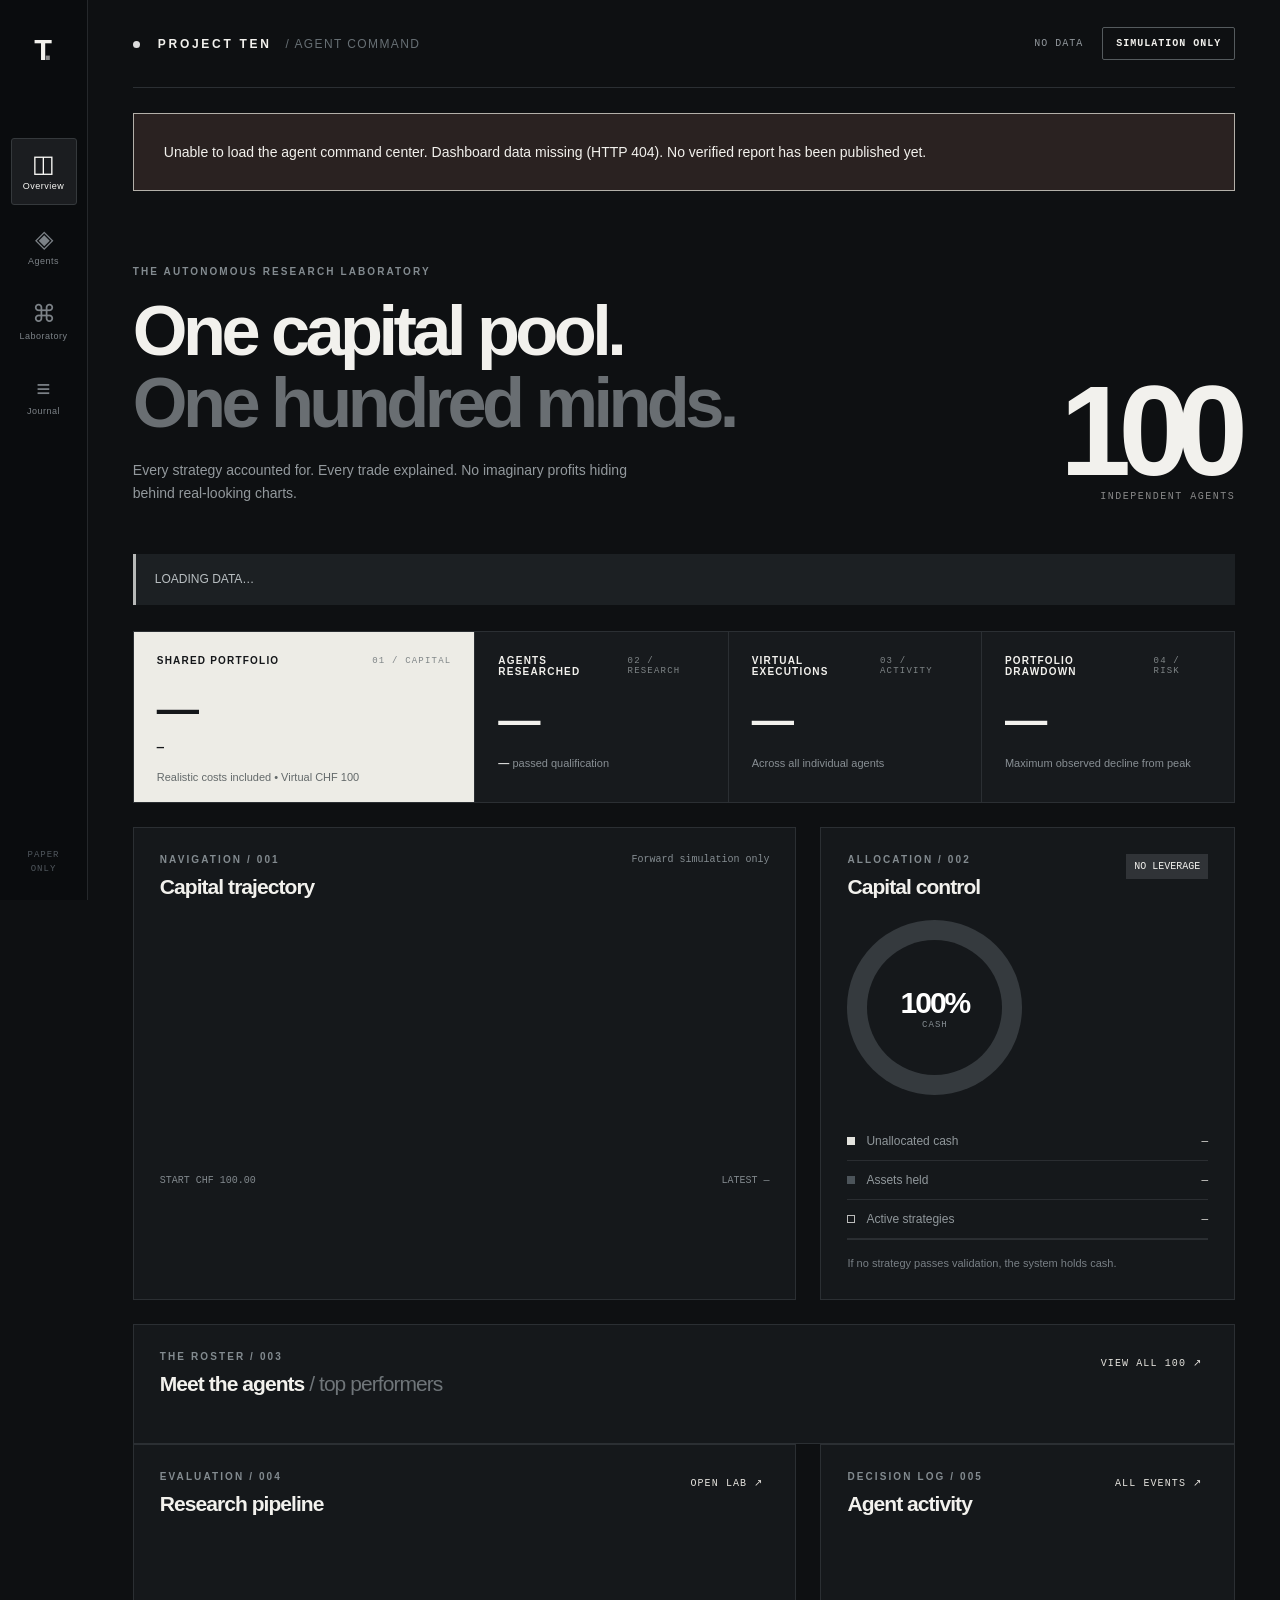
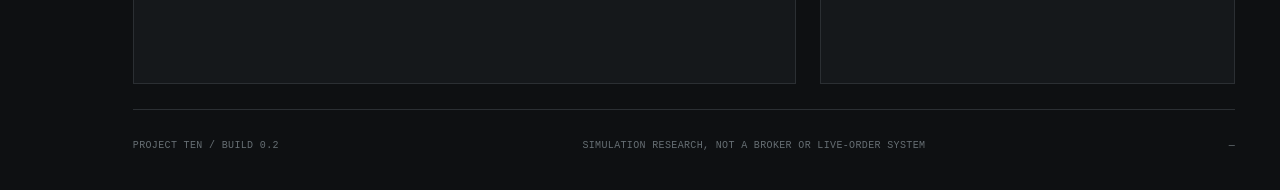
==== docs/index.html @ 063a5690 "Deploy real-price simulation with 100 independent paper ledgers" ====
<!doctype html>
<html lang="en"><head><meta charset="utf-8"><meta name="viewport" content="width=device-width,initial-scale=1,viewport-fit=cover"><meta name="theme-color" content="#101115"><title>PROJECT TEN — Agent Command</title><link rel="stylesheet" href="./style.css"></head>
<body><div id="root">
  <aside class="rail"><div class="rail-mark">T<span>.</span></div><button class="rail-link selected" data-view="overview" title="Overview"><span class="ico">◫</span><span class="rail-name">Overview</span></button><button class="rail-link" data-view="agents" title="Agents"><span class="ico">◈</span><span class="rail-name">Agents</span></button><button class="rail-link" data-view="laboratory" title="Laboratory"><span class="ico">⌘</span><span class="rail-name">Laboratory</span></button><button class="rail-link" data-view="journal" title="Journal"><span class="ico">≡</span><span class="rail-name">Journal</span></button><div class="rail-spacer"></div><div class="rail-bottom">PAPER<br>ONLY</div></aside>
  <main class="shell"><header class="masthead"><div class="wordmark"><span class="mark-dot"></span> PROJECT TEN <span class="wordmark-muted">/ AGENT COMMAND</span></div><div class="topright"><span class="time-mark" id="lastDay">NO DATA</span><span class="mode-pill" id="modePill">SIMULATION ONLY</span></div></header>
  <div id="error" class="error hidden"></div>
  <section class="screen" id="screen-overview"><div class="intro"><div><div class="eyebrow">THE AUTONOMOUS RESEARCH LABORATORY</div><h1>One capital pool.<br><span>One hundred minds.</span></h1><p>Every strategy accounted for. Every trade explained. No imaginary profits hiding behind real-looking charts.</p></div><div class="big-num"><span id="heroAgents">100</span><small>INDEPENDENT AGENTS</small></div></div>
    <div class="notice" id="notice">LOADING DATA…</div>
    <div class="summary-grid"><div class="metric primary"><div class="metric-label">SHARED PORTFOLIO <span>01 / CAPITAL</span></div><strong id="mainBalance">—</strong><span id="mainReturn" class="stat">—</span><div class="metric-foot">Realistic costs included • Virtual CHF 100</div></div><div class="metric"><div class="metric-label">AGENTS RESEARCHED <span>02 / RESEARCH</span></div><strong id="agentCount">—</strong><div class="metric-foot"><b id="passing">—</b> passed qualification</div></div><div class="metric"><div class="metric-label">VIRTUAL EXECUTIONS <span>03 / ACTIVITY</span></div><strong id="executions">—</strong><div class="metric-foot">Across all individual agents</div></div><div class="metric"><div class="metric-label">PORTFOLIO DRAWDOWN <span>04 / RISK</span></div><strong id="drawdown">—</strong><div class="metric-foot">Maximum observed decline from peak</div></div></div>
    <div class="split"><article class="panel chart-panel"><div class="panel-head"><div><div class="eyebrow">NAVIGATION / 001</div><h2>Capital trajectory</h2></div><span class="small-hint" id="chartPeriod">Forward simulation only</span></div><div id="mainChart" class="main-chart"></div><div class="chart-caption"><span>START  CHF 100.00</span><span id="endBalance">LATEST —</span></div></article><article class="panel live-panel"><div class="panel-head"><div><div class="eyebrow">ALLOCATION / 002</div><h2>Capital control</h2></div><span class="lighttag">NO LEVERAGE</span></div><div class="allocation"><div class="donut" id="donut"><span id="cashPct">100%</span><small>CASH</small></div><div class="allocation-desc"><div class="legend-item"><i></i><span>Unallocated cash</span><b id="cashLabel">—</b></div><div class="legend-item"><i class="fill"></i><span>Assets held</span><b id="investedLabel">—</b></div><div class="legend-item"><i class="hatched"></i><span>Active strategies</span><b id="deployed">—</b></div></div></div><div class="minor-note" id="allocationFoot">If no strategy passes validation, the system holds cash.</div></article></div>
    <div class="panel agents-preview"><div class="panel-head"><div><div class="eyebrow">THE ROSTER / 003</div><h2>Meet the agents <span class="small-muted">/ top performers</span></h2></div><button class="text-link" data-go="agents">VIEW ALL 100 <span>↗</span></button></div><div id="featuredAgents" class="featured-grid"></div></div>
    <div class="split bottom-split"><div class="panel"><div class="panel-head"><div><div class="eyebrow">EVALUATION / 004</div><h2>Research pipeline</h2></div><button class="text-link" data-go="laboratory">OPEN LAB ↗</button></div><div id="pipeline" class="pipeline"></div></div><div class="panel"><div class="panel-head"><div><div class="eyebrow">DECISION LOG / 005</div><h2>Agent activity</h2></div><button class="text-link" data-go="journal">ALL EVENTS ↗</button></div><div id="activity" class="activity"></div></div></div>
  </section>
  <section class="screen hidden" id="screen-agents"><div class="page-title"><div><div class="eyebrow">PERSONNEL DIRECTORY / AGENTS 001—100</div><h1>Know your <span>agents.</span></h1><p>Each agent has a distinct identity, a defined strategy and its own virtual CHF 100 portfolio. Nothing here shares real money.</p></div><div class="page-count"><strong id="visibleCount">100</strong><span>VISIBLE</span></div></div><div class="toolbar"><div class="searchbox">⌕ <input id="agentSearch" placeholder="Search by name, code, asset or strategy" aria-label="Search agents" autocomplete="off"></div><select id="familyFilter" aria-label="Filter family"><option value="all">ALL FAMILIES</option><option value="sma">CROSSWIND / SMA</option><option value="breakout">VANGUARD / CHANNEL</option><option value="momentum">VECTOR / MOMENTUM</option><option value="rsi">UNDERTOW / RSI</option><option value="zscore">ECHO / REVERSION</option><option value="voltrend">SENTINEL / VOLATILITY</option></select><select id="assetFilter" aria-label="Filter asset"><option value="all">ALL ASSETS</option><option value="BTC">BTC</option><option value="ETH">ETH</option><option value="SOL">SOL</option></select><select id="sortSelect" aria-label="Sort agents"><option value="net">BEST FORWARD P/L</option><option value="rank">AGENT NUMBER</option><option value="trades">MOST ACTIVE</option><option value="drawdown">LOWEST DRAWDOWN</option></select></div><div class="roster-heading"><span>SELECT AGENT TO INSPECT</span><span id="rosterCounts"></span></div><div id="agentGrid" class="agent-grid"></div></section>
  <section class="screen hidden" id="screen-laboratory"><div class="page-title"><div><div class="eyebrow">METHOD / REALITY CHECK</div><h1>Proof over <span>promises.</span></h1><p>The research engine deliberately makes it hard for strategies to qualify. More agents does not mean more probability of profit.</p></div></div><div id="labNotice" class="notice"></div><div class="lab-grid"><div class="panel"><div class="panel-head"><div><div class="eyebrow">GATE 01—04</div><h2>Research gates</h2></div></div><div id="labGates" class="lab-gates"></div></div><div class="panel"><div class="panel-head"><div><div class="eyebrow">EXECUTION MODEL</div><h2>The cost of trading</h2></div></div><div id="costModel" class="costs"></div></div><div class="panel wide"><div class="panel-head"><div><div class="eyebrow">DATA AUDIT</div><h2>Market and benchmark coverage</h2></div></div><div id="benchmarkTable"></div></div><div class="panel wide"><div class="panel-head"><div><div class="eyebrow">NEXT GENERATION / QUARANTINED</div><h2>Candidate incubator</h2></div></div><div id="candidateIncubator" class="incubator"></div></div><div class="panel wide"><div class="panel-head"><div><div class="eyebrow">NOTHING HIDDEN</div><h2>Interpretation rules</h2></div></div><div class="interpretation"><div><b>Training</b><p>Research and candidate screening. Historical performance can be overfit.</p></div><div><b>Holdout</b><p>Later unseen dates. Used once to veto candidates, never to tune them.</p></div><div><b>Forward</b><p>Individual agent simulations start after the research snapshot. Results aren't the same as broker fills.</p></div><div><b>Shared portfolio</b><p>Only frozen qualifying strategies can request funds. The portfolio can hold 100% cash.</p></div></div></div></div></section>
  <section class="screen hidden" id="screen-journal"><div class="page-title"><div><div class="eyebrow">AUDIT / VIRTUAL EXECUTION</div><h1>Nothing gets <span>erased.</span></h1><p>Inspect trades from all 100 individual agents and the shared portfolio, including filled and rejected virtual orders. Hash-linked execution events are separately verified by the CLI.</p></div></div><div class="journal-toolbar"><span id="journalCount">0 EVENTS</span><button class="text-link" id="exportJournal">DOWNLOAD VISIBLE EVENTS ↓</button></div><div class="toolbar"><div class="searchbox">⌕ <input id="journalSearch" placeholder="Search agent, asset, or status" aria-label="Search journal"></div><select id="journalBook" aria-label="Journal account"><option value="all">ALL VIRTUAL ACCOUNTS</option><option value="individual">INDIVIDUAL AGENTS</option><option value="shared">SHARED PORTFOLIO</option></select></div><div id="journalEntries" class="journal"></div></section>
  <footer class="foot"><span>PROJECT TEN / BUILD 0.2</span><span>SIMULATION RESEARCH, NOT A BROKER OR LIVE-ORDER SYSTEM</span><span id="footerDate">—</span></footer></main>
  <div class="overlay hidden" id="overlay" role="presentation"><div class="overlay-scrim" id="overlayScrim"></div><aside class="detail" role="dialog" aria-modal="true" aria-labelledby="detailTitle"><div class="detail-top"><span>AGENT PERSONNEL FILE <span id="detailCode">—</span></span><button id="detailClose" aria-label="Close details">✕</button></div><div id="detailContent"></div></aside></div>
</div><script src="./app.js" defer></script></body></html>
---- docs/style.css ----
:root{--bg:#0e1012;--rail:#0a0c0e;--surface:#15181b;--surface2:#1b1e22;--stroke:#2b2f33;--muted:#8a9096;--soft:#c3c7c9;--white:#f2f1ed;--black:#08090a;--good:#dfdfd8;--bad:#9da2a6;--font:Inter,ui-sans-serif,-apple-system,BlinkMacSystemFont,"Segoe UI",Arial,sans-serif;--mono:ui-monospace,"SFMono-Regular",Consolas,monospace}
*{box-sizing:border-box}html{scroll-behavior:smooth}body{margin:0;background:var(--bg);color:var(--white);font-family:var(--font);font-size:14px;-webkit-font-smoothing:antialiased}button,input,select{font:inherit}button{cursor:pointer}button:focus-visible,input:focus-visible,select:focus-visible{outline:2px solid #fff;outline-offset:3px}.hidden{display:none!important}.rail{position:fixed;left:0;top:0;bottom:0;width:88px;background:var(--rail);border-right:1px solid #25282b;z-index:10;display:flex;flex-direction:column;align-items:center;padding:34px 0 24px;gap:8px}.rail-mark{font-weight:900;letter-spacing:-5px;font-size:29px;margin:0 0 63px;padding-right:6px}.rail-mark span{color:#888}.rail-link{display:flex;align-items:center;flex-direction:column;gap:5px;width:66px;border:1px solid transparent;border-radius:3px;padding:13px 4px;color:#7c8287;background:transparent}.rail-link:hover{color:#ddd;background:#171a1d}.rail-link.selected{color:#faf9f6;background:#1b1d20;border-color:#35393c}.ico{font-size:24px;line-height:24px}.rail-name{font-size:9px;letter-spacing:.055em}.rail-spacer{flex:1}.rail-bottom{font:9px/1.5 var(--mono);letter-spacing:1px;color:#50575d;text-align:center}.shell{margin-left:88px;padding:0 clamp(20px,3.5vw,74px);max-width:1900px}.masthead{height:88px;border-bottom:1px solid var(--stroke);display:flex;align-items:center;justify-content:space-between;gap:15px}.wordmark{font-size:12px;font-weight:900;letter-spacing:2.7px}.wordmark .mark-dot{display:inline-block;width:7px;height:7px;border-radius:50%;background:#ddd;margin-right:12px}.wordmark-muted{font-weight:500;color:#676f74;letter-spacing:1.4px;margin-left:8px}.topright{display:flex;align-items:center;gap:19px;font:10px var(--mono);letter-spacing:1px}.time-mark{color:#92989d}.mode-pill{border:1px solid #555b5e;padding:10px 13px;border-radius:2px;font-weight:bold}.screen{padding-top:50px}.intro{display:flex;align-items:end;justify-content:space-between;gap:25px;margin-bottom:35px}.eyebrow{font-size:10px;letter-spacing:2.1px;text-transform:uppercase;color:#838b90;font-weight:800}.intro h1,.page-title h1{font-size:clamp(42px,5.5vw,89px);line-height:1.02;letter-spacing:-.065em;margin:18px 0 20px;font-weight:790}.intro h1 span,.page-title h1 span{color:#696e72}.intro p,.page-title p{max-width:530px;color:#93999d;line-height:1.65;font-size:14px}.big-num{text-align:right;padding-bottom:17px}.big-num span{font-size:clamp(88px,10vw,160px);line-height:.85;letter-spacing:-.1em;font-weight:800;display:block}.big-num small{font:10px var(--mono);letter-spacing:1.5px;color:#888}.notice{border-left:3px solid #b7b9b8;background:#1c2023;padding:16px 19px;color:#b9bfc2;font-size:12px;line-height:1.6;margin:0 0 26px}.error{border:1px solid #b3b0a9;padding:30px;background:#2a2221;margin:25px 0}.summary-grid{display:grid;grid-template-columns:1.35fr 1fr 1fr 1fr;gap:1px;background:var(--stroke);border:1px solid var(--stroke);margin-bottom:24px}.metric{background:#171a1d;padding:23px 23px 19px;min-height:168px}.metric.primary{background:#edece6;color:#15171a}.metric-label{font-weight:800;font-size:10px;letter-spacing:1.2px;display:flex;justify-content:space-between;gap:8px;align-items:center;color:inherit}.metric-label span{font:9px var(--mono);color:#7f8587}.metric strong{display:block;font-size:clamp(34px,3.3vw,55px);letter-spacing:-.065em;font-weight:760;margin:22px 0 8px;font-variant-numeric:tabular-nums;line-height:1}.metric-foot{color:#888f94;font-size:11px;margin-top:16px}.primary .metric-foot{color:#63696a}.metric-foot b{color:#ddd}.stat{font:12px var(--mono);font-weight:800}.split{display:grid;grid-template-columns:1.6fr 1fr;gap:24px;margin-bottom:24px}.panel{background:var(--surface);border:1px solid var(--stroke);padding:26px;min-width:0}.panel-head{display:flex;align-items:start;justify-content:space-between;gap:15px;margin-bottom:22px}.panel h2{font-size:21px;letter-spacing:-.045em;line-height:1.1;font-weight:700;margin:10px 0 0}.small-muted{color:#6f7579;font-weight:400}.small-hint{font:10px var(--mono);color:#858d92}.lighttag{font:10px var(--mono);background:#303337;padding:7px 8px;white-space:nowrap}.main-chart{height:245px;position:relative}.main-chart svg{height:100%;width:100%;display:block}.chart-caption{font:10px var(--mono);display:flex;justify-content:space-between;color:#82898e;margin-top:10px}.allocation{display:flex;gap:27px;align-items:center;min-height:235px}.donut{--fill:0;flex:0 0 175px;width:175px;height:175px;border-radius:50%;background:conic-gradient(#d8d9d7 calc(var(--fill)*1%),#353a3e 0);display:flex;justify-content:center;align-items:center;flex-direction:column;position:relative;color:#fff}.donut:before{content:'';position:absolute;inset:20px;background:var(--surface);border-radius:50%}.donut span,.donut small{z-index:1}.donut span{font-size:30px;font-weight:750;letter-spacing:-2px}.donut small{font:9px var(--mono);color:#858d92;letter-spacing:1px}.allocation-desc{flex:1;min-width:0}.legend-item{display:grid;grid-template-columns:10px 1fr auto;gap:9px;font-size:12px;color:#90979b;align-items:center;padding:12px 0;border-bottom:1px solid #2a2d31}.legend-item b{font:11px var(--mono);color:#e9e8e4}.legend-item i{height:8px;width:8px;display:block;background:#e3e3de}.legend-item i.fill{background:#4c545a}.legend-item i.hatched{background:transparent;border:1px solid #bbb}.minor-note{font-size:11px;color:#787f85;line-height:1.6;border-top:1px solid var(--stroke);padding-top:15px}.text-link{color:#e4e2dd;background:transparent;border:0;padding:6px;font:10px var(--mono);letter-spacing:1.1px;white-space:nowrap}.text-link:hover{text-decoration:underline}.featured-grid{display:grid;grid-template-columns:repeat(4,minmax(0,1fr));gap:11px}.agent-card{background:#1d2023;border:1px solid #35393d;color:inherit;padding:18px;text-align:left;min-width:0;position:relative;transition:transform .18s,border-color .18s,background .18s}.agent-card:hover{transform:translateY(-3px);border-color:#8b9297;background:#24282c}.agent-card-top{display:flex;justify-content:space-between;align-items:start}.agent-avatar{display:block;width:64px;height:64px;background:#e4e3de;color:#1a1d20;border-radius:1px}.agent-card .agent-avatar{width:63px;height:63px}.agent-code{font:10px var(--mono);color:#7f8589}.agent-card h3{font-weight:750;font-size:16px;letter-spacing:-.035em;margin:24px 0 5px;white-space:nowrap;overflow:hidden;text-overflow:ellipsis}.agent-sub{font:10px var(--mono);color:#878e93;margin-bottom:22px}.agent-card-foot{display:flex;align-items:end;justify-content:space-between;gap:6px;border-top:1px solid #393e42;padding-top:13px}.agent-card-foot .value{font-size:22px;font-weight:750;letter-spacing:-1px;font-variant-numeric:tabular-nums}.agent-card-foot .hint{font:9px var(--mono);color:#8a9295;text-align:right}.pipeline{display:grid;grid-template-columns:repeat(4,minmax(0,1fr));gap:9px}.gate{background:#202428;border:1px solid #33383b;padding:15px 12px;min-height:95px;display:flex;flex-direction:column;justify-content:space-between}.gate-num{font:26px var(--mono);font-weight:700}.gate-label{color:#949b9f;font:10px var(--mono);letter-spacing:.3px}.activity{min-height:120px}.activity-item{display:grid;grid-template-columns:68px 1fr auto;gap:14px;align-items:center;border-bottom:1px solid #303437;padding:12px 0}.activity-item .event-badge{font:9px var(--mono);color:#e6e7e2;border:1px solid #555c60;text-align:center;padding:7px 4px}.activity-item .evt-main{font-size:12px;color:#dadbd6;line-height:1.5}.activity-item .evt-sub,.activity-item .evt-time{font:10px var(--mono);color:#787f84}.empty{padding:25px 0;color:#81898d;font-size:12px;line-height:1.6}.foot{border-top:1px solid var(--stroke);display:flex;justify-content:space-between;gap:16px;padding:30px 0 40px;font:10px var(--mono);color:#666e73;letter-spacing:.35px;margin-top:25px}.page-title{display:flex;justify-content:space-between;gap:20px;align-items:end;margin-bottom:31px}.page-title h1{margin-top:18px;margin-bottom:15px}.page-count{text-align:right;display:flex;flex-direction:column}.page-count strong{font-size:92px;letter-spacing:-.09em;line-height:.9}.page-count span{font:10px var(--mono);color:#8b9297}.toolbar{display:flex;gap:10px;margin-bottom:21px;flex-wrap:wrap}.searchbox{flex:2;min-width:250px;display:flex;align-items:center;gap:12px;background:#171a1d;border:1px solid var(--stroke);padding:0 15px;color:#989da0;font-size:23px}.searchbox input{width:100%;padding:15px 0;background:transparent;border:0;color:#fff;outline:none;font-size:12px}.toolbar select{flex:1;min-width:160px;background:#171a1d;border:1px solid var(--stroke);color:#e2e4e0;padding:0 11px;height:49px;font:10px var(--mono);letter-spacing:.1px}.roster-heading{display:flex;justify-content:space-between;border-bottom:1px solid var(--stroke);font:10px var(--mono);color:#898f94;letter-spacing:1px;padding:10px 0 17px;margin-bottom:12px}.agent-grid{display:grid;grid-template-columns:repeat(5,minmax(0,1fr));gap:10px}.agent-grid .agent-card{min-height:244px}.lab-grid{display:grid;grid-template-columns:1fr 1fr;gap:22px}.lab-grid .wide{grid-column:span 2}.lab-gates{display:flex;flex-direction:column;gap:10px}.lab-step{display:flex;align-items:start;gap:15px;border-bottom:1px solid #2e3337;padding:10px 0 19px}.lab-step .badge-number{background:#e2e3df;color:#101214;font:14px var(--mono);padding:13px}.lab-step strong{font-size:13px}.lab-step p{color:#8e969b;font-size:12px;line-height:1.6;margin:7px 0 0}.cost-line{display:flex;justify-content:space-between;gap:10px;padding:15px 0;border-bottom:1px solid #2f3438}.cost-line span{color:#9ca3a7}.cost-line b{font:14px var(--mono);font-variant-numeric:tabular-nums}.cost-caption{font-size:11px;color:#8a9196;line-height:1.7;padding-top:18px}table{width:100%;border-collapse:collapse}td,th{text-align:left;border-bottom:1px solid var(--stroke);padding:15px 10px;font-size:12px}th{color:#8c9499;font:10px var(--mono)}td.num{text-align:right;font-family:var(--mono)}.interpretation{display:grid;grid-template-columns:repeat(4,1fr);gap:20px}.interpretation b{font-size:14px}.interpretation p{font-size:12px;color:#899196;line-height:1.7}.journal{border:1px solid var(--stroke);background:var(--surface);padding:15px 26px}.journal-toolbar{display:flex;justify-content:space-between;align-items:center;margin-bottom:14px;font:11px var(--mono);color:#888f95}.journal-row{display:grid;grid-template-columns:110px 1fr 130px 135px;align-items:center;gap:20px;padding:17px 0;border-bottom:1px solid #303438}.journal-row .event-badge{font:11px var(--mono);color:#deded8}.journal-row strong{font-size:13px}.journal-row span{font:10px var(--mono);color:#868e93}.journal-row .right{text-align:right}.overlay{position:fixed;inset:0;z-index:30}.overlay-scrim{position:absolute;inset:0;background:#000b}.detail{background:#15181b;position:absolute;right:0;top:0;bottom:0;width:min(550px,100%);border-left:1px solid #535a5e;overflow-y:auto;box-shadow:-28px 0 60px #0005}.detail-top{padding:22px 28px;display:flex;justify-content:space-between;align-items:center;border-bottom:1px solid var(--stroke);font:10px var(--mono);letter-spacing:1px;color:#899196}.detail-top button{font-size:17px;background:transparent;color:#d2d4d1;border:0}.detail-hero{padding:30px 30px 23px;border-bottom:1px solid var(--stroke)}.detail-hero .agent-avatar{width:104px;height:104px}.detail-hero h2{font-size:40px;line-height:1;letter-spacing:-.06em;margin:24px 0 11px}.detail-hero p{color:#92999e;line-height:1.6}.detail-headline{display:flex;justify-content:space-between;gap:15px;align-items:center}.detail-section{padding:24px 30px;border-bottom:1px solid var(--stroke)}.detail-section h3{margin:0 0 16px;text-transform:uppercase;letter-spacing:1.2px;font-size:11px}.detail-number{display:grid;grid-template-columns:1fr 1fr;gap:10px}.mini-metric{background:#22262a;padding:14px}.mini-metric label{display:block;color:#8c9599;font:10px var(--mono)}.mini-metric strong{font-size:25px;letter-spacing:-1px;display:block;margin-top:8px}.explanation{color:#bec2c1;font-size:13px;line-height:1.7}.pill-row{display:flex;gap:7px;flex-wrap:wrap}.pill{border:1px solid #454b4e;font:10px var(--mono);color:#d8dad7;padding:8px}.smallcurve{height:105px}.smallcurve svg{width:100%;height:100%}.agent-trades{font:11px var(--mono);color:#a3aaad;line-height:1.7}.agent-trades div{border-bottom:1px solid #2c3135;padding:9px 0}.chart-label{fill:#838d92;font:10px var(--mono)}
@media(max-width:1450px){.agent-grid{grid-template-columns:repeat(4,minmax(0,1fr))}.featured-grid{grid-template-columns:repeat(4,minmax(0,1fr))}.allocation{flex-direction:column;align-items:start}.allocation-desc{width:100%}}
@media(max-width:1050px){.agent-grid{grid-template-columns:repeat(3,minmax(0,1fr))}.summary-grid{grid-template-columns:repeat(2,minmax(0,1fr))}.split{grid-template-columns:1fr}.allocation{flex-direction:row;align-items:center}.featured-grid{grid-template-columns:repeat(2,minmax(0,1fr))}.interpretation{grid-template-columns:repeat(2,1fr)}}
@media(max-width:680px){.rail{width:100%;height:62px;top:auto;bottom:0;flex-direction:row;padding:0 6px;justify-content:space-around;border-top:1px solid var(--stroke);border-right:0}.rail-mark,.rail-spacer,.rail-bottom{display:none}.rail-link{width:auto;min-width:68px;padding:9px 6px;gap:3px}.ico{font-size:19px;line-height:18px}.rail-name{font-size:9px}.shell{margin-left:0;padding:0 16px}.masthead{height:64px}.wordmark{font-size:11px;letter-spacing:1px}.wordmark-muted{display:none}.topright{gap:6px}.time-mark{display:none}.mode-pill{font-size:8px;padding:8px}.screen{padding-top:28px}.intro{align-items:start}.intro h1,.page-title h1{font-size:clamp(42px,10vw,64px)}.intro p,.page-title p{font-size:12px}.big-num{display:none}.summary-grid{grid-template-columns:repeat(2,minmax(0,1fr));gap:1px}.metric{padding:15px;min-height:136px}.metric-label{font-size:9px}.metric-label span{display:none}.metric strong{font-size:34px;margin:16px 0 4px}.metric-foot{font-size:10px;margin-top:12px}.panel{padding:18px}.panel h2{font-size:18px}.main-chart{height:180px}.allocation{flex-direction:row}.donut{width:125px;height:125px;flex-basis:125px}.donut:before{inset:17px}.donut span{font-size:24px}.allocation{gap:16px}.legend-item{font-size:10px}.featured-grid{grid-template-columns:repeat(2,minmax(0,1fr))}.agent-card{padding:12px}.agent-card .agent-avatar{width:51px;height:51px}.agent-card h3{font-size:14px;margin-top:18px}.agent-card-foot .value{font-size:18px}.agent-card-foot .hint{font-size:8px}.agent-grid{grid-template-columns:repeat(2,minmax(0,1fr))}.agent-grid .agent-card{min-height:212px}.page-count strong{font-size:58px}.toolbar{gap:7px}.searchbox{flex-basis:100%}.toolbar select{flex:1 1 30%;min-width:100px;font-size:9px}.lab-grid{grid-template-columns:1fr}.lab-grid .wide{grid-column:auto}.interpretation{grid-template-columns:1fr 1fr;gap:12px}.journal-row{grid-template-columns:60px 1fr 60px;gap:8px}.journal-row .hide-mobile{display:none}.foot{padding-bottom:95px;flex-wrap:wrap;font-size:9px}.pipeline{grid-template-columns:repeat(2,minmax(0,1fr))}.detail-hero h2{font-size:34px}}
@media(prefers-reduced-motion:reduce){*{scroll-behavior:auto!important;transition:none!important}}

.incubator{display:grid;grid-template-columns:repeat(3,minmax(0,1fr));gap:10px}.incubator-item{border:1px solid #383e42;background:#1c2023;padding:14px}.incubator-item strong{font:12px var(--mono)}.incubator-item p{font-size:11px;line-height:1.6;color:#8e969a}.incubator-item .pill{display:inline-block;margin-top:6px}@media(max-width:900px){.incubator{grid-template-columns:repeat(2,minmax(0,1fr))}}@media(max-width:550px){.incubator{grid-template-columns:1fr}}
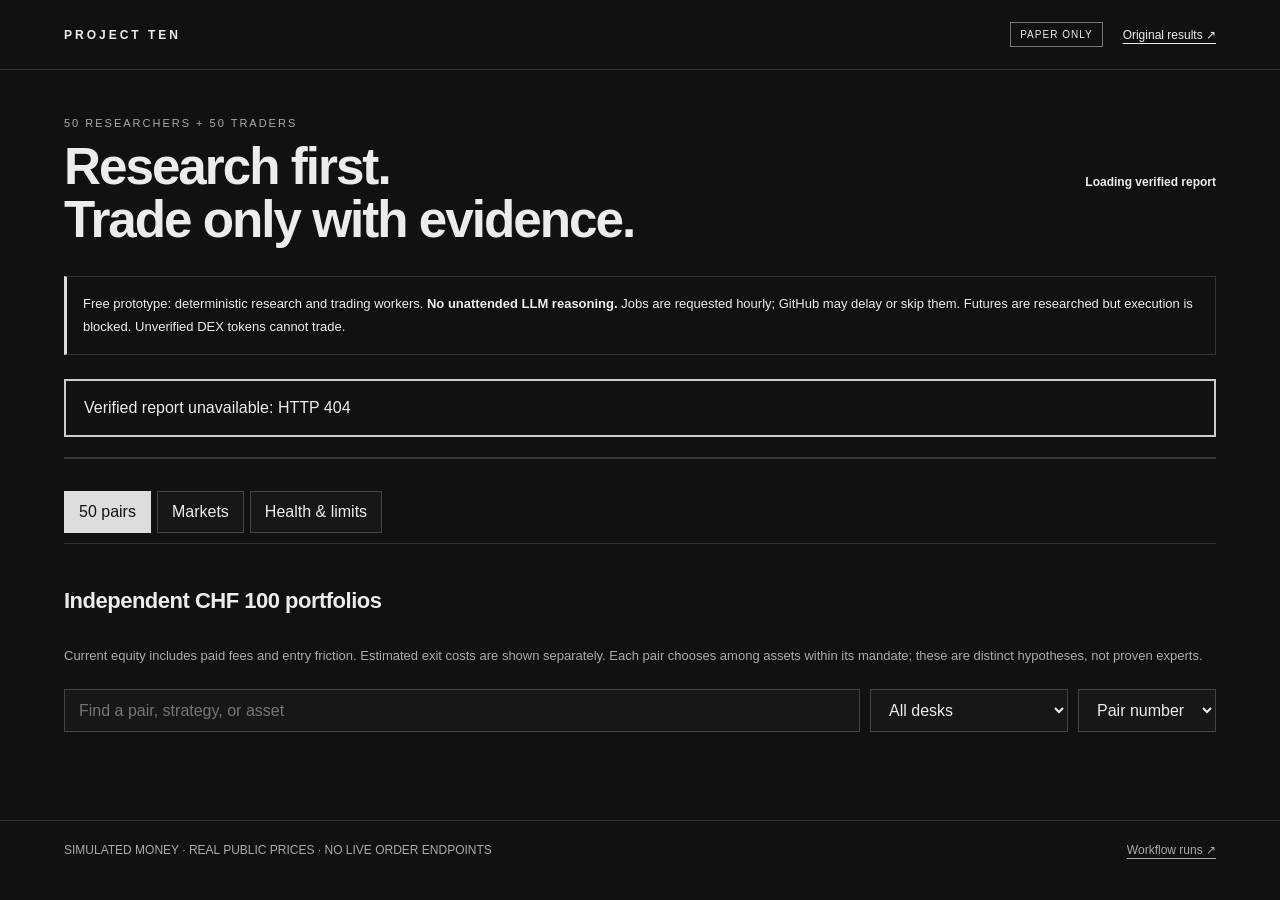
==== commit 0fd2a588: "Introduce 50 paired research/trading portfolios with explicit market and execution gates" ====
--- a/docs/index.html
+++ b/docs/index.html
@@ -1,19 +1,12 @@
 <!doctype html>
-<html lang="en"><head><meta charset="utf-8"><meta name="viewport" content="width=device-width,initial-scale=1,viewport-fit=cover"><meta name="theme-color" content="#101115"><title>PROJECT TEN — Agent Command</title><link rel="stylesheet" href="./style.css"></head>
-<body><div id="root">
-  <aside class="rail"><div class="rail-mark">T<span>.</span></div><button class="rail-link selected" data-view="overview" title="Overview"><span class="ico">◫</span><span class="rail-name">Overview</span></button><button class="rail-link" data-view="agents" title="Agents"><span class="ico">◈</span><span class="rail-name">Agents</span></button><button class="rail-link" data-view="laboratory" title="Laboratory"><span class="ico">⌘</span><span class="rail-name">Laboratory</span></button><button class="rail-link" data-view="journal" title="Journal"><span class="ico">≡</span><span class="rail-name">Journal</span></button><div class="rail-spacer"></div><div class="rail-bottom">PAPER<br>ONLY</div></aside>
-  <main class="shell"><header class="masthead"><div class="wordmark"><span class="mark-dot"></span> PROJECT TEN <span class="wordmark-muted">/ AGENT COMMAND</span></div><div class="topright"><span class="time-mark" id="lastDay">NO DATA</span><span class="mode-pill" id="modePill">SIMULATION ONLY</span></div></header>
-  <div id="error" class="error hidden"></div>
-  <section class="screen" id="screen-overview"><div class="intro"><div><div class="eyebrow">THE AUTONOMOUS RESEARCH LABORATORY</div><h1>One capital pool.<br><span>One hundred minds.</span></h1><p>Every strategy accounted for. Every trade explained. No imaginary profits hiding behind real-looking charts.</p></div><div class="big-num"><span id="heroAgents">100</span><small>INDEPENDENT AGENTS</small></div></div>
-    <div class="notice" id="notice">LOADING DATA…</div>
-    <div class="summary-grid"><div class="metric primary"><div class="metric-label">SHARED PORTFOLIO <span>01 / CAPITAL</span></div><strong id="mainBalance">—</strong><span id="mainReturn" class="stat">—</span><div class="metric-foot">Realistic costs included • Virtual CHF 100</div></div><div class="metric"><div class="metric-label">AGENTS RESEARCHED <span>02 / RESEARCH</span></div><strong id="agentCount">—</strong><div class="metric-foot"><b id="passing">—</b> passed qualification</div></div><div class="metric"><div class="metric-label">VIRTUAL EXECUTIONS <span>03 / ACTIVITY</span></div><strong id="executions">—</strong><div class="metric-foot">Across all individual agents</div></div><div class="metric"><div class="metric-label">PORTFOLIO DRAWDOWN <span>04 / RISK</span></div><strong id="drawdown">—</strong><div class="metric-foot">Maximum observed decline from peak</div></div></div>
-    <div class="split"><article class="panel chart-panel"><div class="panel-head"><div><div class="eyebrow">NAVIGATION / 001</div><h2>Capital trajectory</h2></div><span class="small-hint" id="chartPeriod">Forward simulation only</span></div><div id="mainChart" class="main-chart"></div><div class="chart-caption"><span>START  CHF 100.00</span><span id="endBalance">LATEST —</span></div></article><article class="panel live-panel"><div class="panel-head"><div><div class="eyebrow">ALLOCATION / 002</div><h2>Capital control</h2></div><span class="lighttag">NO LEVERAGE</span></div><div class="allocation"><div class="donut" id="donut"><span id="cashPct">100%</span><small>CASH</small></div><div class="allocation-desc"><div class="legend-item"><i></i><span>Unallocated cash</span><b id="cashLabel">—</b></div><div class="legend-item"><i class="fill"></i><span>Assets held</span><b id="investedLabel">—</b></div><div class="legend-item"><i class="hatched"></i><span>Active strategies</span><b id="deployed">—</b></div></div></div><div class="minor-note" id="allocationFoot">If no strategy passes validation, the system holds cash.</div></article></div>
-    <div class="panel agents-preview"><div class="panel-head"><div><div class="eyebrow">THE ROSTER / 003</div><h2>Meet the agents <span class="small-muted">/ top performers</span></h2></div><button class="text-link" data-go="agents">VIEW ALL 100 <span>↗</span></button></div><div id="featuredAgents" class="featured-grid"></div></div>
-    <div class="split bottom-split"><div class="panel"><div class="panel-head"><div><div class="eyebrow">EVALUATION / 004</div><h2>Research pipeline</h2></div><button class="text-link" data-go="laboratory">OPEN LAB ↗</button></div><div id="pipeline" class="pipeline"></div></div><div class="panel"><div class="panel-head"><div><div class="eyebrow">DECISION LOG / 005</div><h2>Agent activity</h2></div><button class="text-link" data-go="journal">ALL EVENTS ↗</button></div><div id="activity" class="activity"></div></div></div>
-  </section>
-  <section class="screen hidden" id="screen-agents"><div class="page-title"><div><div class="eyebrow">PERSONNEL DIRECTORY / AGENTS 001—100</div><h1>Know your <span>agents.</span></h1><p>Each agent has a distinct identity, a defined strategy and its own virtual CHF 100 portfolio. Nothing here shares real money.</p></div><div class="page-count"><strong id="visibleCount">100</strong><span>VISIBLE</span></div></div><div class="toolbar"><div class="searchbox">⌕ <input id="agentSearch" placeholder="Search by name, code, asset or strategy" aria-label="Search agents" autocomplete="off"></div><select id="familyFilter" aria-label="Filter family"><option value="all">ALL FAMILIES</option><option value="sma">CROSSWIND / SMA</option><option value="breakout">VANGUARD / CHANNEL</option><option value="momentum">VECTOR / MOMENTUM</option><option value="rsi">UNDERTOW / RSI</option><option value="zscore">ECHO / REVERSION</option><option value="voltrend">SENTINEL / VOLATILITY</option></select><select id="assetFilter" aria-label="Filter asset"><option value="all">ALL ASSETS</option><option value="BTC">BTC</option><option value="ETH">ETH</option><option value="SOL">SOL</option></select><select id="sortSelect" aria-label="Sort agents"><option value="net">BEST FORWARD P/L</option><option value="rank">AGENT NUMBER</option><option value="trades">MOST ACTIVE</option><option value="drawdown">LOWEST DRAWDOWN</option></select></div><div class="roster-heading"><span>SELECT AGENT TO INSPECT</span><span id="rosterCounts"></span></div><div id="agentGrid" class="agent-grid"></div></section>
-  <section class="screen hidden" id="screen-laboratory"><div class="page-title"><div><div class="eyebrow">METHOD / REALITY CHECK</div><h1>Proof over <span>promises.</span></h1><p>The research engine deliberately makes it hard for strategies to qualify. More agents does not mean more probability of profit.</p></div></div><div id="labNotice" class="notice"></div><div class="lab-grid"><div class="panel"><div class="panel-head"><div><div class="eyebrow">GATE 01—04</div><h2>Research gates</h2></div></div><div id="labGates" class="lab-gates"></div></div><div class="panel"><div class="panel-head"><div><div class="eyebrow">EXECUTION MODEL</div><h2>The cost of trading</h2></div></div><div id="costModel" class="costs"></div></div><div class="panel wide"><div class="panel-head"><div><div class="eyebrow">DATA AUDIT</div><h2>Market and benchmark coverage</h2></div></div><div id="benchmarkTable"></div></div><div class="panel wide"><div class="panel-head"><div><div class="eyebrow">NEXT GENERATION / QUARANTINED</div><h2>Candidate incubator</h2></div></div><div id="candidateIncubator" class="incubator"></div></div><div class="panel wide"><div class="panel-head"><div><div class="eyebrow">NOTHING HIDDEN</div><h2>Interpretation rules</h2></div></div><div class="interpretation"><div><b>Training</b><p>Research and candidate screening. Historical performance can be overfit.</p></div><div><b>Holdout</b><p>Later unseen dates. Used once to veto candidates, never to tune them.</p></div><div><b>Forward</b><p>Individual agent simulations start after the research snapshot. Results aren't the same as broker fills.</p></div><div><b>Shared portfolio</b><p>Only frozen qualifying strategies can request funds. The portfolio can hold 100% cash.</p></div></div></div></div></section>
-  <section class="screen hidden" id="screen-journal"><div class="page-title"><div><div class="eyebrow">AUDIT / VIRTUAL EXECUTION</div><h1>Nothing gets <span>erased.</span></h1><p>Inspect trades from all 100 individual agents and the shared portfolio, including filled and rejected virtual orders. Hash-linked execution events are separately verified by the CLI.</p></div></div><div class="journal-toolbar"><span id="journalCount">0 EVENTS</span><button class="text-link" id="exportJournal">DOWNLOAD VISIBLE EVENTS ↓</button></div><div class="toolbar"><div class="searchbox">⌕ <input id="journalSearch" placeholder="Search agent, asset, or status" aria-label="Search journal"></div><select id="journalBook" aria-label="Journal account"><option value="all">ALL VIRTUAL ACCOUNTS</option><option value="individual">INDIVIDUAL AGENTS</option><option value="shared">SHARED PORTFOLIO</option></select></div><div id="journalEntries" class="journal"></div></section>
-  <footer class="foot"><span>PROJECT TEN / BUILD 0.2</span><span>SIMULATION RESEARCH, NOT A BROKER OR LIVE-ORDER SYSTEM</span><span id="footerDate">—</span></footer></main>
-  <div class="overlay hidden" id="overlay" role="presentation"><div class="overlay-scrim" id="overlayScrim"></div><aside class="detail" role="dialog" aria-modal="true" aria-labelledby="detailTitle"><div class="detail-top"><span>AGENT PERSONNEL FILE <span id="detailCode">—</span></span><button id="detailClose" aria-label="Close details">✕</button></div><div id="detailContent"></div></aside></div>
-</div><script src="./app.js" defer></script></body></html>
+<html lang="en"><head><meta charset="utf-8"><meta name="viewport" content="width=device-width,initial-scale=1"><meta name="theme-color" content="#111111"><title>Project Ten · 50 research/trading pairs</title><link rel="stylesheet" href="./style.css"><script src="./app.js" defer></script></head>
+<body><header><a class="wordmark" href="./">PROJECT TEN</a><span class="badge">PAPER ONLY</span><a href="./legacy/">Original results ↗</a></header>
+<main><div class="title"><div><p class="eyebrow">50 RESEARCHERS + 50 TRADERS</p><h1>Research first.<br>Trade only with evidence.</h1></div><div class="status"><strong id="freshness">Loading verified report</strong><span id="observed"></span><span id="started"></span></div></div>
+<div class="notice">Free prototype: deterministic research and trading workers. <strong>No unattended LLM reasoning.</strong> Jobs are requested hourly; GitHub may delay or skip them. Futures are researched but execution is blocked. Unverified DEX tokens cannot trade.</div>
+<div id="error" hidden></div><section class="metrics" id="metrics"></section>
+<nav><button class="active" data-view="duos">50 pairs</button><button data-view="markets">Markets</button><button data-view="health">Health & limits</button></nav>
+<section id="duos" class="view"><div class="section-head"><h2>Independent CHF 100 portfolios</h2><span id="count"></span></div><p class="muted">Current equity includes paid fees and entry friction. Estimated exit costs are shown separately. Each pair chooses among assets within its mandate; these are distinct hypotheses, not proven experts.</p>
+<div class="filters"><input id="search" type="search" aria-label="Search pairs" placeholder="Find a pair, strategy, or asset"><select id="desk" aria-label="Filter desk"><option value="all">All desks</option><option value="majors">Major crypto · hourly</option><option value="swing">Major crypto · 4-hour</option><option value="alts">Liquid altcoins</option><option value="memes">Listed meme coins</option><option value="futures">Futures research</option></select><select id="sort" aria-label="Sort pairs"><option value="number">Pair number</option><option value="net">Net return</option><option value="orders">Orders</option></select></div><div id="cards" class="cards"></div></section>
+<section id="markets" class="view" hidden><h2>Verified market observations</h2><p class="muted">Coverage is a curated universe, not all cryptocurrencies or all strategies. Availability and incomplete histories are checked at every run.</p><h3>Spot and exchange-listed meme coins</h3><div id="spot" class="market-grid"></div><h3>Perpetual futures · research only</h3><p class="muted">Funding values retain provider units. They are not booked as profits or costs; the funding and liquidation simulator has not been validated.</p><div id="futures" class="market-grid"></div></section>
+<section id="health" class="view" hidden><h2>What is actually running</h2><div id="health-content"></div><h3>Feed failures</h3><div id="failures"></div><h3>Original experiment</h3><p>The previous 100-strategy experiment is paused. Its original ledger and losses remain available in the <a href="./legacy/">archived dashboard</a>. New accounts have a separate start timestamp.</p></section>
+</main><dialog id="details"><button id="close" aria-label="Close pair details">Close ×</button><div id="detail"></div></dialog><footer>SIMULATED MONEY · REAL PUBLIC PRICES · NO LIVE ORDER ENDPOINTS <a href="https://github.com/mayootomic-maker/project-ten/actions">Workflow runs ↗</a></footer></body></html>
--- a/docs/style.css
+++ b/docs/style.css
@@ -1,8 +1 @@
-:root{--bg:#0e1012;--rail:#0a0c0e;--surface:#15181b;--surface2:#1b1e22;--stroke:#2b2f33;--muted:#8a9096;--soft:#c3c7c9;--white:#f2f1ed;--black:#08090a;--good:#dfdfd8;--bad:#9da2a6;--font:Inter,ui-sans-serif,-apple-system,BlinkMacSystemFont,"Segoe UI",Arial,sans-serif;--mono:ui-monospace,"SFMono-Regular",Consolas,monospace}
-*{box-sizing:border-box}html{scroll-behavior:smooth}body{margin:0;background:var(--bg);color:var(--white);font-family:var(--font);font-size:14px;-webkit-font-smoothing:antialiased}button,input,select{font:inherit}button{cursor:pointer}button:focus-visible,input:focus-visible,select:focus-visible{outline:2px solid #fff;outline-offset:3px}.hidden{display:none!important}.rail{position:fixed;left:0;top:0;bottom:0;width:88px;background:var(--rail);border-right:1px solid #25282b;z-index:10;display:flex;flex-direction:column;align-items:center;padding:34px 0 24px;gap:8px}.rail-mark{font-weight:900;letter-spacing:-5px;font-size:29px;margin:0 0 63px;padding-right:6px}.rail-mark span{color:#888}.rail-link{display:flex;align-items:center;flex-direction:column;gap:5px;width:66px;border:1px solid transparent;border-radius:3px;padding:13px 4px;color:#7c8287;background:transparent}.rail-link:hover{color:#ddd;background:#171a1d}.rail-link.selected{color:#faf9f6;background:#1b1d20;border-color:#35393c}.ico{font-size:24px;line-height:24px}.rail-name{font-size:9px;letter-spacing:.055em}.rail-spacer{flex:1}.rail-bottom{font:9px/1.5 var(--mono);letter-spacing:1px;color:#50575d;text-align:center}.shell{margin-left:88px;padding:0 clamp(20px,3.5vw,74px);max-width:1900px}.masthead{height:88px;border-bottom:1px solid var(--stroke);display:flex;align-items:center;justify-content:space-between;gap:15px}.wordmark{font-size:12px;font-weight:900;letter-spacing:2.7px}.wordmark .mark-dot{display:inline-block;width:7px;height:7px;border-radius:50%;background:#ddd;margin-right:12px}.wordmark-muted{font-weight:500;color:#676f74;letter-spacing:1.4px;margin-left:8px}.topright{display:flex;align-items:center;gap:19px;font:10px var(--mono);letter-spacing:1px}.time-mark{color:#92989d}.mode-pill{border:1px solid #555b5e;padding:10px 13px;border-radius:2px;font-weight:bold}.screen{padding-top:50px}.intro{display:flex;align-items:end;justify-content:space-between;gap:25px;margin-bottom:35px}.eyebrow{font-size:10px;letter-spacing:2.1px;text-transform:uppercase;color:#838b90;font-weight:800}.intro h1,.page-title h1{font-size:clamp(42px,5.5vw,89px);line-height:1.02;letter-spacing:-.065em;margin:18px 0 20px;font-weight:790}.intro h1 span,.page-title h1 span{color:#696e72}.intro p,.page-title p{max-width:530px;color:#93999d;line-height:1.65;font-size:14px}.big-num{text-align:right;padding-bottom:17px}.big-num span{font-size:clamp(88px,10vw,160px);line-height:.85;letter-spacing:-.1em;font-weight:800;display:block}.big-num small{font:10px var(--mono);letter-spacing:1.5px;color:#888}.notice{border-left:3px solid #b7b9b8;background:#1c2023;padding:16px 19px;color:#b9bfc2;font-size:12px;line-height:1.6;margin:0 0 26px}.error{border:1px solid #b3b0a9;padding:30px;background:#2a2221;margin:25px 0}.summary-grid{display:grid;grid-template-columns:1.35fr 1fr 1fr 1fr;gap:1px;background:var(--stroke);border:1px solid var(--stroke);margin-bottom:24px}.metric{background:#171a1d;padding:23px 23px 19px;min-height:168px}.metric.primary{background:#edece6;color:#15171a}.metric-label{font-weight:800;font-size:10px;letter-spacing:1.2px;display:flex;justify-content:space-between;gap:8px;align-items:center;color:inherit}.metric-label span{font:9px var(--mono);color:#7f8587}.metric strong{display:block;font-size:clamp(34px,3.3vw,55px);letter-spacing:-.065em;font-weight:760;margin:22px 0 8px;font-variant-numeric:tabular-nums;line-height:1}.metric-foot{color:#888f94;font-size:11px;margin-top:16px}.primary .metric-foot{color:#63696a}.metric-foot b{color:#ddd}.stat{font:12px var(--mono);font-weight:800}.split{display:grid;grid-template-columns:1.6fr 1fr;gap:24px;margin-bottom:24px}.panel{background:var(--surface);border:1px solid var(--stroke);padding:26px;min-width:0}.panel-head{display:flex;align-items:start;justify-content:space-between;gap:15px;margin-bottom:22px}.panel h2{font-size:21px;letter-spacing:-.045em;line-height:1.1;font-weight:700;margin:10px 0 0}.small-muted{color:#6f7579;font-weight:400}.small-hint{font:10px var(--mono);color:#858d92}.lighttag{font:10px var(--mono);background:#303337;padding:7px 8px;white-space:nowrap}.main-chart{height:245px;position:relative}.main-chart svg{height:100%;width:100%;display:block}.chart-caption{font:10px var(--mono);display:flex;justify-content:space-between;color:#82898e;margin-top:10px}.allocation{display:flex;gap:27px;align-items:center;min-height:235px}.donut{--fill:0;flex:0 0 175px;width:175px;height:175px;border-radius:50%;background:conic-gradient(#d8d9d7 calc(var(--fill)*1%),#353a3e 0);display:flex;justify-content:center;align-items:center;flex-direction:column;position:relative;color:#fff}.donut:before{content:'';position:absolute;inset:20px;background:var(--surface);border-radius:50%}.donut span,.donut small{z-index:1}.donut span{font-size:30px;font-weight:750;letter-spacing:-2px}.donut small{font:9px var(--mono);color:#858d92;letter-spacing:1px}.allocation-desc{flex:1;min-width:0}.legend-item{display:grid;grid-template-columns:10px 1fr auto;gap:9px;font-size:12px;color:#90979b;align-items:center;padding:12px 0;border-bottom:1px solid #2a2d31}.legend-item b{font:11px var(--mono);color:#e9e8e4}.legend-item i{height:8px;width:8px;display:block;background:#e3e3de}.legend-item i.fill{background:#4c545a}.legend-item i.hatched{background:transparent;border:1px solid #bbb}.minor-note{font-size:11px;color:#787f85;line-height:1.6;border-top:1px solid var(--stroke);padding-top:15px}.text-link{color:#e4e2dd;background:transparent;border:0;padding:6px;font:10px var(--mono);letter-spacing:1.1px;white-space:nowrap}.text-link:hover{text-decoration:underline}.featured-grid{display:grid;grid-template-columns:repeat(4,minmax(0,1fr));gap:11px}.agent-card{background:#1d2023;border:1px solid #35393d;color:inherit;padding:18px;text-align:left;min-width:0;position:relative;transition:transform .18s,border-color .18s,background .18s}.agent-card:hover{transform:translateY(-3px);border-color:#8b9297;background:#24282c}.agent-card-top{display:flex;justify-content:space-between;align-items:start}.agent-avatar{display:block;width:64px;height:64px;background:#e4e3de;color:#1a1d20;border-radius:1px}.agent-card .agent-avatar{width:63px;height:63px}.agent-code{font:10px var(--mono);color:#7f8589}.agent-card h3{font-weight:750;font-size:16px;letter-spacing:-.035em;margin:24px 0 5px;white-space:nowrap;overflow:hidden;text-overflow:ellipsis}.agent-sub{font:10px var(--mono);color:#878e93;margin-bottom:22px}.agent-card-foot{display:flex;align-items:end;justify-content:space-between;gap:6px;border-top:1px solid #393e42;padding-top:13px}.agent-card-foot .value{font-size:22px;font-weight:750;letter-spacing:-1px;font-variant-numeric:tabular-nums}.agent-card-foot .hint{font:9px var(--mono);color:#8a9295;text-align:right}.pipeline{display:grid;grid-template-columns:repeat(4,minmax(0,1fr));gap:9px}.gate{background:#202428;border:1px solid #33383b;padding:15px 12px;min-height:95px;display:flex;flex-direction:column;justify-content:space-between}.gate-num{font:26px var(--mono);font-weight:700}.gate-label{color:#949b9f;font:10px var(--mono);letter-spacing:.3px}.activity{min-height:120px}.activity-item{display:grid;grid-template-columns:68px 1fr auto;gap:14px;align-items:center;border-bottom:1px solid #303437;padding:12px 0}.activity-item .event-badge{font:9px var(--mono);color:#e6e7e2;border:1px solid #555c60;text-align:center;padding:7px 4px}.activity-item .evt-main{font-size:12px;color:#dadbd6;line-height:1.5}.activity-item .evt-sub,.activity-item .evt-time{font:10px var(--mono);color:#787f84}.empty{padding:25px 0;color:#81898d;font-size:12px;line-height:1.6}.foot{border-top:1px solid var(--stroke);display:flex;justify-content:space-between;gap:16px;padding:30px 0 40px;font:10px var(--mono);color:#666e73;letter-spacing:.35px;margin-top:25px}.page-title{display:flex;justify-content:space-between;gap:20px;align-items:end;margin-bottom:31px}.page-title h1{margin-top:18px;margin-bottom:15px}.page-count{text-align:right;display:flex;flex-direction:column}.page-count strong{font-size:92px;letter-spacing:-.09em;line-height:.9}.page-count span{font:10px var(--mono);color:#8b9297}.toolbar{display:flex;gap:10px;margin-bottom:21px;flex-wrap:wrap}.searchbox{flex:2;min-width:250px;display:flex;align-items:center;gap:12px;background:#171a1d;border:1px solid var(--stroke);padding:0 15px;color:#989da0;font-size:23px}.searchbox input{width:100%;padding:15px 0;background:transparent;border:0;color:#fff;outline:none;font-size:12px}.toolbar select{flex:1;min-width:160px;background:#171a1d;border:1px solid var(--stroke);color:#e2e4e0;padding:0 11px;height:49px;font:10px var(--mono);letter-spacing:.1px}.roster-heading{display:flex;justify-content:space-between;border-bottom:1px solid var(--stroke);font:10px var(--mono);color:#898f94;letter-spacing:1px;padding:10px 0 17px;margin-bottom:12px}.agent-grid{display:grid;grid-template-columns:repeat(5,minmax(0,1fr));gap:10px}.agent-grid .agent-card{min-height:244px}.lab-grid{display:grid;grid-template-columns:1fr 1fr;gap:22px}.lab-grid .wide{grid-column:span 2}.lab-gates{display:flex;flex-direction:column;gap:10px}.lab-step{display:flex;align-items:start;gap:15px;border-bottom:1px solid #2e3337;padding:10px 0 19px}.lab-step .badge-number{background:#e2e3df;color:#101214;font:14px var(--mono);padding:13px}.lab-step strong{font-size:13px}.lab-step p{color:#8e969b;font-size:12px;line-height:1.6;margin:7px 0 0}.cost-line{display:flex;justify-content:space-between;gap:10px;padding:15px 0;border-bottom:1px solid #2f3438}.cost-line span{color:#9ca3a7}.cost-line b{font:14px var(--mono);font-variant-numeric:tabular-nums}.cost-caption{font-size:11px;color:#8a9196;line-height:1.7;padding-top:18px}table{width:100%;border-collapse:collapse}td,th{text-align:left;border-bottom:1px solid var(--stroke);padding:15px 10px;font-size:12px}th{color:#8c9499;font:10px var(--mono)}td.num{text-align:right;font-family:var(--mono)}.interpretation{display:grid;grid-template-columns:repeat(4,1fr);gap:20px}.interpretation b{font-size:14px}.interpretation p{font-size:12px;color:#899196;line-height:1.7}.journal{border:1px solid var(--stroke);background:var(--surface);padding:15px 26px}.journal-toolbar{display:flex;justify-content:space-between;align-items:center;margin-bottom:14px;font:11px var(--mono);color:#888f95}.journal-row{display:grid;grid-template-columns:110px 1fr 130px 135px;align-items:center;gap:20px;padding:17px 0;border-bottom:1px solid #303438}.journal-row .event-badge{font:11px var(--mono);color:#deded8}.journal-row strong{font-size:13px}.journal-row span{font:10px var(--mono);color:#868e93}.journal-row .right{text-align:right}.overlay{position:fixed;inset:0;z-index:30}.overlay-scrim{position:absolute;inset:0;background:#000b}.detail{background:#15181b;position:absolute;right:0;top:0;bottom:0;width:min(550px,100%);border-left:1px solid #535a5e;overflow-y:auto;box-shadow:-28px 0 60px #0005}.detail-top{padding:22px 28px;display:flex;justify-content:space-between;align-items:center;border-bottom:1px solid var(--stroke);font:10px var(--mono);letter-spacing:1px;color:#899196}.detail-top button{font-size:17px;background:transparent;color:#d2d4d1;border:0}.detail-hero{padding:30px 30px 23px;border-bottom:1px solid var(--stroke)}.detail-hero .agent-avatar{width:104px;height:104px}.detail-hero h2{font-size:40px;line-height:1;letter-spacing:-.06em;margin:24px 0 11px}.detail-hero p{color:#92999e;line-height:1.6}.detail-headline{display:flex;justify-content:space-between;gap:15px;align-items:center}.detail-section{padding:24px 30px;border-bottom:1px solid var(--stroke)}.detail-section h3{margin:0 0 16px;text-transform:uppercase;letter-spacing:1.2px;font-size:11px}.detail-number{display:grid;grid-template-columns:1fr 1fr;gap:10px}.mini-metric{background:#22262a;padding:14px}.mini-metric label{display:block;color:#8c9599;font:10px var(--mono)}.mini-metric strong{font-size:25px;letter-spacing:-1px;display:block;margin-top:8px}.explanation{color:#bec2c1;font-size:13px;line-height:1.7}.pill-row{display:flex;gap:7px;flex-wrap:wrap}.pill{border:1px solid #454b4e;font:10px var(--mono);color:#d8dad7;padding:8px}.smallcurve{height:105px}.smallcurve svg{width:100%;height:100%}.agent-trades{font:11px var(--mono);color:#a3aaad;line-height:1.7}.agent-trades div{border-bottom:1px solid #2c3135;padding:9px 0}.chart-label{fill:#838d92;font:10px var(--mono)}
-@media(max-width:1450px){.agent-grid{grid-template-columns:repeat(4,minmax(0,1fr))}.featured-grid{grid-template-columns:repeat(4,minmax(0,1fr))}.allocation{flex-direction:column;align-items:start}.allocation-desc{width:100%}}
-@media(max-width:1050px){.agent-grid{grid-template-columns:repeat(3,minmax(0,1fr))}.summary-grid{grid-template-columns:repeat(2,minmax(0,1fr))}.split{grid-template-columns:1fr}.allocation{flex-direction:row;align-items:center}.featured-grid{grid-template-columns:repeat(2,minmax(0,1fr))}.interpretation{grid-template-columns:repeat(2,1fr)}}
-@media(max-width:680px){.rail{width:100%;height:62px;top:auto;bottom:0;flex-direction:row;padding:0 6px;justify-content:space-around;border-top:1px solid var(--stroke);border-right:0}.rail-mark,.rail-spacer,.rail-bottom{display:none}.rail-link{width:auto;min-width:68px;padding:9px 6px;gap:3px}.ico{font-size:19px;line-height:18px}.rail-name{font-size:9px}.shell{margin-left:0;padding:0 16px}.masthead{height:64px}.wordmark{font-size:11px;letter-spacing:1px}.wordmark-muted{display:none}.topright{gap:6px}.time-mark{display:none}.mode-pill{font-size:8px;padding:8px}.screen{padding-top:28px}.intro{align-items:start}.intro h1,.page-title h1{font-size:clamp(42px,10vw,64px)}.intro p,.page-title p{font-size:12px}.big-num{display:none}.summary-grid{grid-template-columns:repeat(2,minmax(0,1fr));gap:1px}.metric{padding:15px;min-height:136px}.metric-label{font-size:9px}.metric-label span{display:none}.metric strong{font-size:34px;margin:16px 0 4px}.metric-foot{font-size:10px;margin-top:12px}.panel{padding:18px}.panel h2{font-size:18px}.main-chart{height:180px}.allocation{flex-direction:row}.donut{width:125px;height:125px;flex-basis:125px}.donut:before{inset:17px}.donut span{font-size:24px}.allocation{gap:16px}.legend-item{font-size:10px}.featured-grid{grid-template-columns:repeat(2,minmax(0,1fr))}.agent-card{padding:12px}.agent-card .agent-avatar{width:51px;height:51px}.agent-card h3{font-size:14px;margin-top:18px}.agent-card-foot .value{font-size:18px}.agent-card-foot .hint{font-size:8px}.agent-grid{grid-template-columns:repeat(2,minmax(0,1fr))}.agent-grid .agent-card{min-height:212px}.page-count strong{font-size:58px}.toolbar{gap:7px}.searchbox{flex-basis:100%}.toolbar select{flex:1 1 30%;min-width:100px;font-size:9px}.lab-grid{grid-template-columns:1fr}.lab-grid .wide{grid-column:auto}.interpretation{grid-template-columns:1fr 1fr;gap:12px}.journal-row{grid-template-columns:60px 1fr 60px;gap:8px}.journal-row .hide-mobile{display:none}.foot{padding-bottom:95px;flex-wrap:wrap;font-size:9px}.pipeline{grid-template-columns:repeat(2,minmax(0,1fr))}.detail-hero h2{font-size:34px}}
-@media(prefers-reduced-motion:reduce){*{scroll-behavior:auto!important;transition:none!important}}
-
-.incubator{display:grid;grid-template-columns:repeat(3,minmax(0,1fr));gap:10px}.incubator-item{border:1px solid #383e42;background:#1c2023;padding:14px}.incubator-item strong{font:12px var(--mono)}.incubator-item p{font-size:11px;line-height:1.6;color:#8e969a}.incubator-item .pill{display:inline-block;margin-top:6px}@media(max-width:900px){.incubator{grid-template-columns:repeat(2,minmax(0,1fr))}}@media(max-width:550px){.incubator{grid-template-columns:1fr}}
+:root{font-family:Arial,Helvetica,sans-serif;color:#ececec;background:#111;--line:#363636;--muted:#aaa}*{box-sizing:border-box}body{margin:0}a{color:inherit;text-underline-offset:4px}header,footer{padding:22px 5vw;display:flex;gap:20px;align-items:center;border-bottom:1px solid var(--line);font-size:12px}.wordmark{font-weight:800;letter-spacing:3px;text-decoration:none}.badge,.tag{padding:6px 9px;border:1px solid #777;font-size:10px;letter-spacing:1px}.badge{margin-left:auto}main{max-width:1420px;padding:36px 5vw;margin:auto}.title{display:flex;justify-content:space-between;gap:24px;align-items:center}h1{font-size:clamp(32px,4vw,56px);letter-spacing:-2px;line-height:1.03;margin:12px 0 30px}h2{font-size:22px;letter-spacing:-.5px}h3{font-size:16px;margin-top:28px}.eyebrow{font-size:11px;letter-spacing:2px;color:var(--muted)}.status{font-size:12px;display:flex;flex-direction:column;gap:9px;line-height:1.5}.status span{color:var(--muted)}.notice{border:1px solid var(--line);border-left:3px solid #ddd;padding:16px;font-size:13px;line-height:1.7;margin-bottom:24px}.metrics{display:grid;grid-template-columns:repeat(4,1fr);border:1px solid var(--line)}.metric{padding:20px;border-right:1px solid var(--line)}.metric:last-child{border:0}.metric label{display:block;font-size:10px;letter-spacing:1px;color:#bbb}.metric strong{display:block;font-size:30px;margin:12px 0 6px}.metric small{font-size:11px;color:var(--muted)}nav{display:flex;gap:6px;border-bottom:1px solid var(--line);margin:32px 0 26px;padding-bottom:10px}button,input,select{font:inherit;color:inherit;background:#171717;border:1px solid #444;border-radius:0;padding:11px 14px}button{cursor:pointer}button:hover,button.active{background:#ddd;color:#111;border-color:#ddd}button:focus-visible,input:focus-visible,select:focus-visible{outline:2px solid white;outline-offset:3px}.section-head{display:flex;justify-content:space-between;align-items:center}.muted{color:var(--muted);font-size:13px;line-height:1.7}.filters{display:flex;gap:10px;margin:22px 0}input{flex:1;min-width:140px}.cards{display:grid;grid-template-columns:repeat(3,minmax(0,1fr));gap:12px}.card{padding:20px;text-align:left;width:100%;display:block;background:#151515;color:#eee;min-height:300px}.card:hover{background:#222;color:#eee}.card-top{display:flex;justify-content:space-between;align-items:center;font-size:11px;color:#ccc}.card h3{line-height:1.4;margin:20px 0 6px}.desk{font-size:11px;color:var(--muted)}.balance{font-size:26px;margin:20px 0 4px;font-weight:bold}.return{font-size:12px}.decision{font-size:11px;border-top:1px solid #444;padding-top:12px;margin-top:14px;line-height:1.6;overflow-wrap:anywhere}.mini{font-size:11px;color:#aaa;margin-top:8px}.market-grid{display:grid;grid-template-columns:repeat(3,minmax(0,1fr));gap:10px}.market{border:1px solid var(--line);padding:16px;line-height:1.7;font-size:12px}.market strong{font-size:17px}.market span{display:block;color:#bbb}.health-row,.account-row{display:flex;justify-content:space-between;gap:24px;border-bottom:1px solid #333;padding:12px 0;font-size:13px}.health-row span,.account-row span{color:#bbb}.health-row strong{max-width:70%;line-height:1.6;font-weight:normal}.fail{border:1px solid #555;padding:12px;font-size:12px;line-height:1.6}dialog{background:#151515;color:#eee;border:1px solid #777;max-width:800px;width:calc(100% - 28px);max-height:90vh;padding:25px}dialog::backdrop{background:rgba(0,0,0,.8)}dialog>#close{float:right}dialog h2{padding-right:100px}details{margin:15px 0;border-top:1px solid #333;padding-top:12px;font-size:12px}summary{cursor:pointer}table{width:100%;border-collapse:collapse;font-size:11px;margin-top:15px}th,td{text-align:left;border-bottom:1px solid #444;padding:9px 5px}ul{padding-left:20px;line-height:1.7}.history{font-family:monospace;font-size:11px;line-height:1.8}.chart{height:110px;margin-top:12px}.chart svg{width:100%;height:100%}footer{border-top:1px solid var(--line);border-bottom:0;justify-content:space-between;color:#aaa;margin-top:30px}#error{border:2px solid #ccc;padding:18px;margin:20px 0}.tag{white-space:nowrap;font-size:9px}.blocked{background:#ddd;color:#111}.empty{padding:30px;color:#bbb;border:1px solid #444}@media(max-width:1050px){.cards,.market-grid{grid-template-columns:repeat(2,minmax(0,1fr))}}@media(max-width:650px){header,footer{padding:18px 16px;gap:10px;font-size:10px}.wordmark{letter-spacing:1.5px}.badge{font-size:8px;padding:5px}main{padding:22px 16px}.title{display:block}h1{letter-spacing:-1px;margin-bottom:20px}.status{margin-bottom:20px;font-size:11px}.metrics{grid-template-columns:repeat(2,minmax(0,1fr))}.metric{padding:14px;border-bottom:1px solid var(--line)}.metric strong{font-size:25px}.cards,.market-grid{grid-template-columns:1fr}.filters{flex-wrap:wrap}input{flex-basis:100%}select{flex:1;min-width:110px;font-size:12px}.card{min-height:0;padding:18px}.section-head h2{font-size:19px}.health-row{display:block}.health-row strong{display:block;max-width:none;margin-top:8px}nav button{padding:10px;font-size:12px}footer{align-items:start;line-height:1.5}.notice{font-size:12px}.chart{height:100px}}@media(prefers-reduced-motion:reduce){*{scroll-behavior:auto!important}}
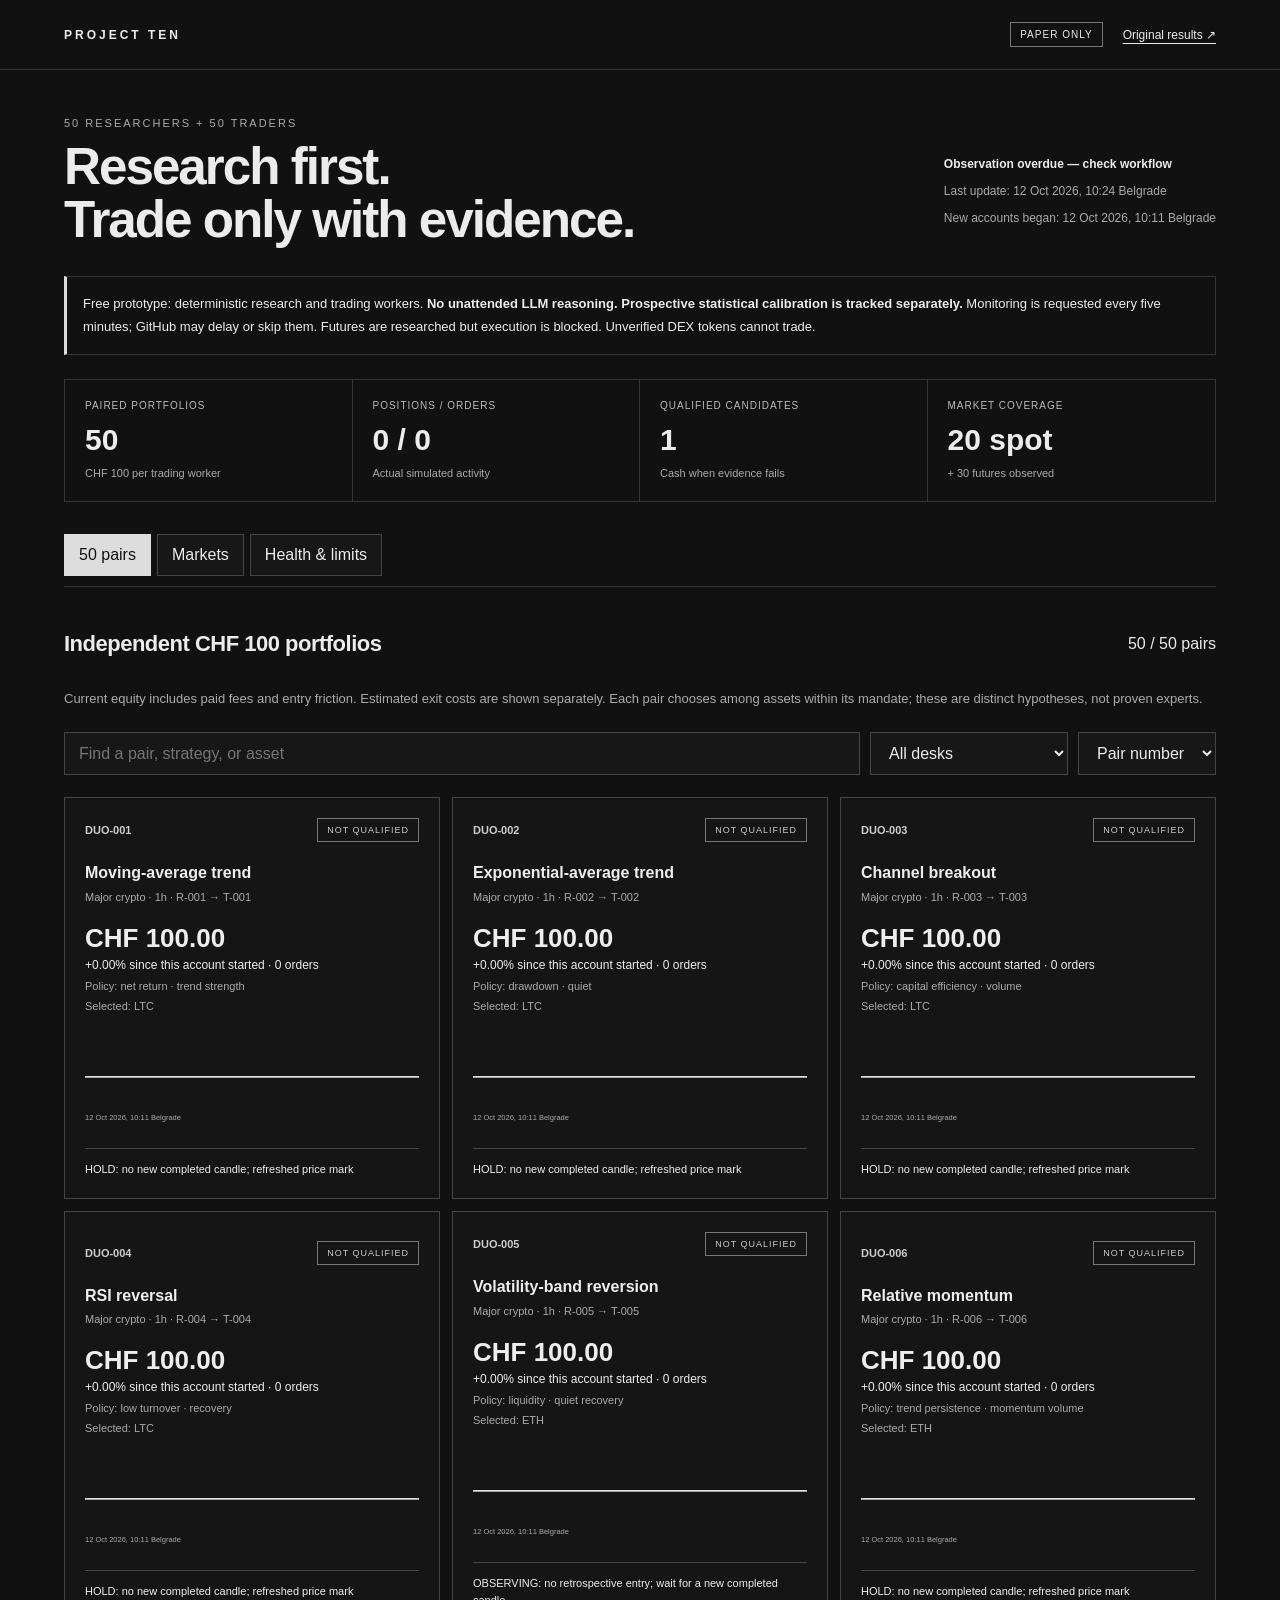
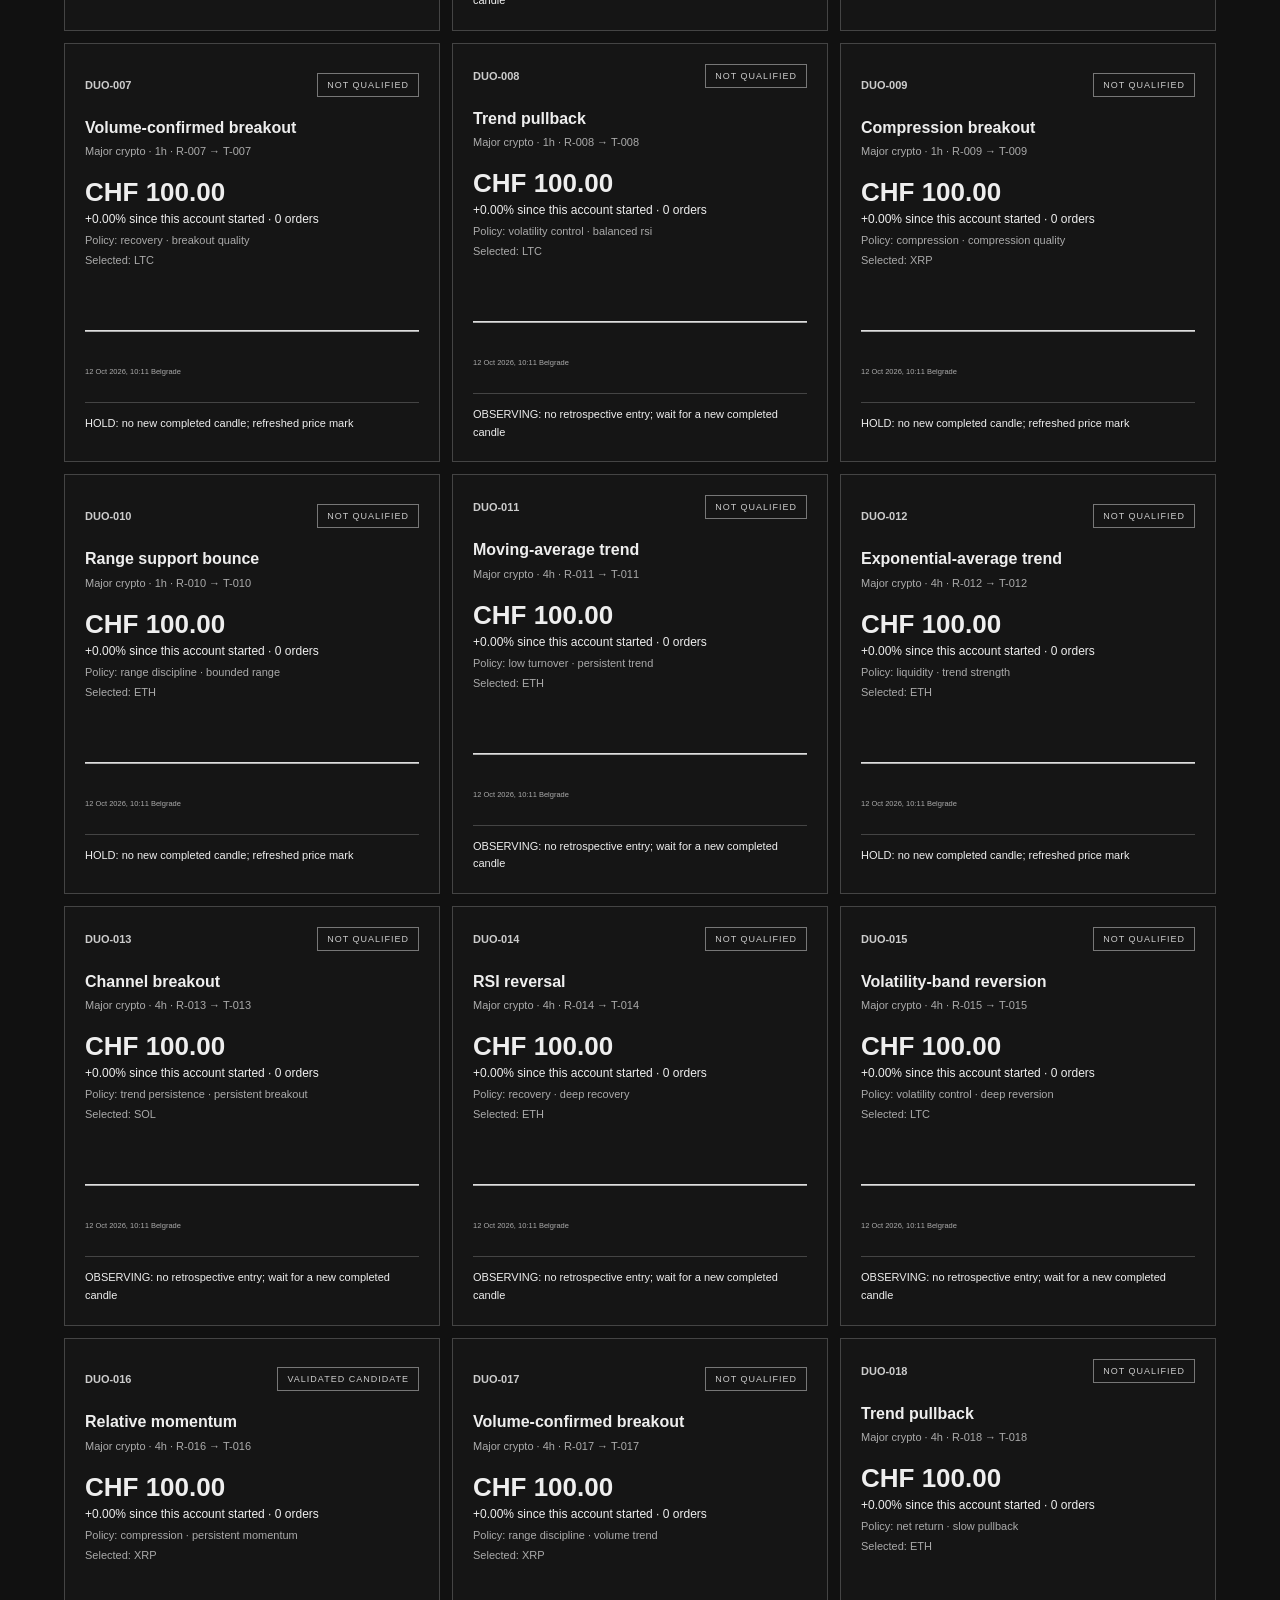
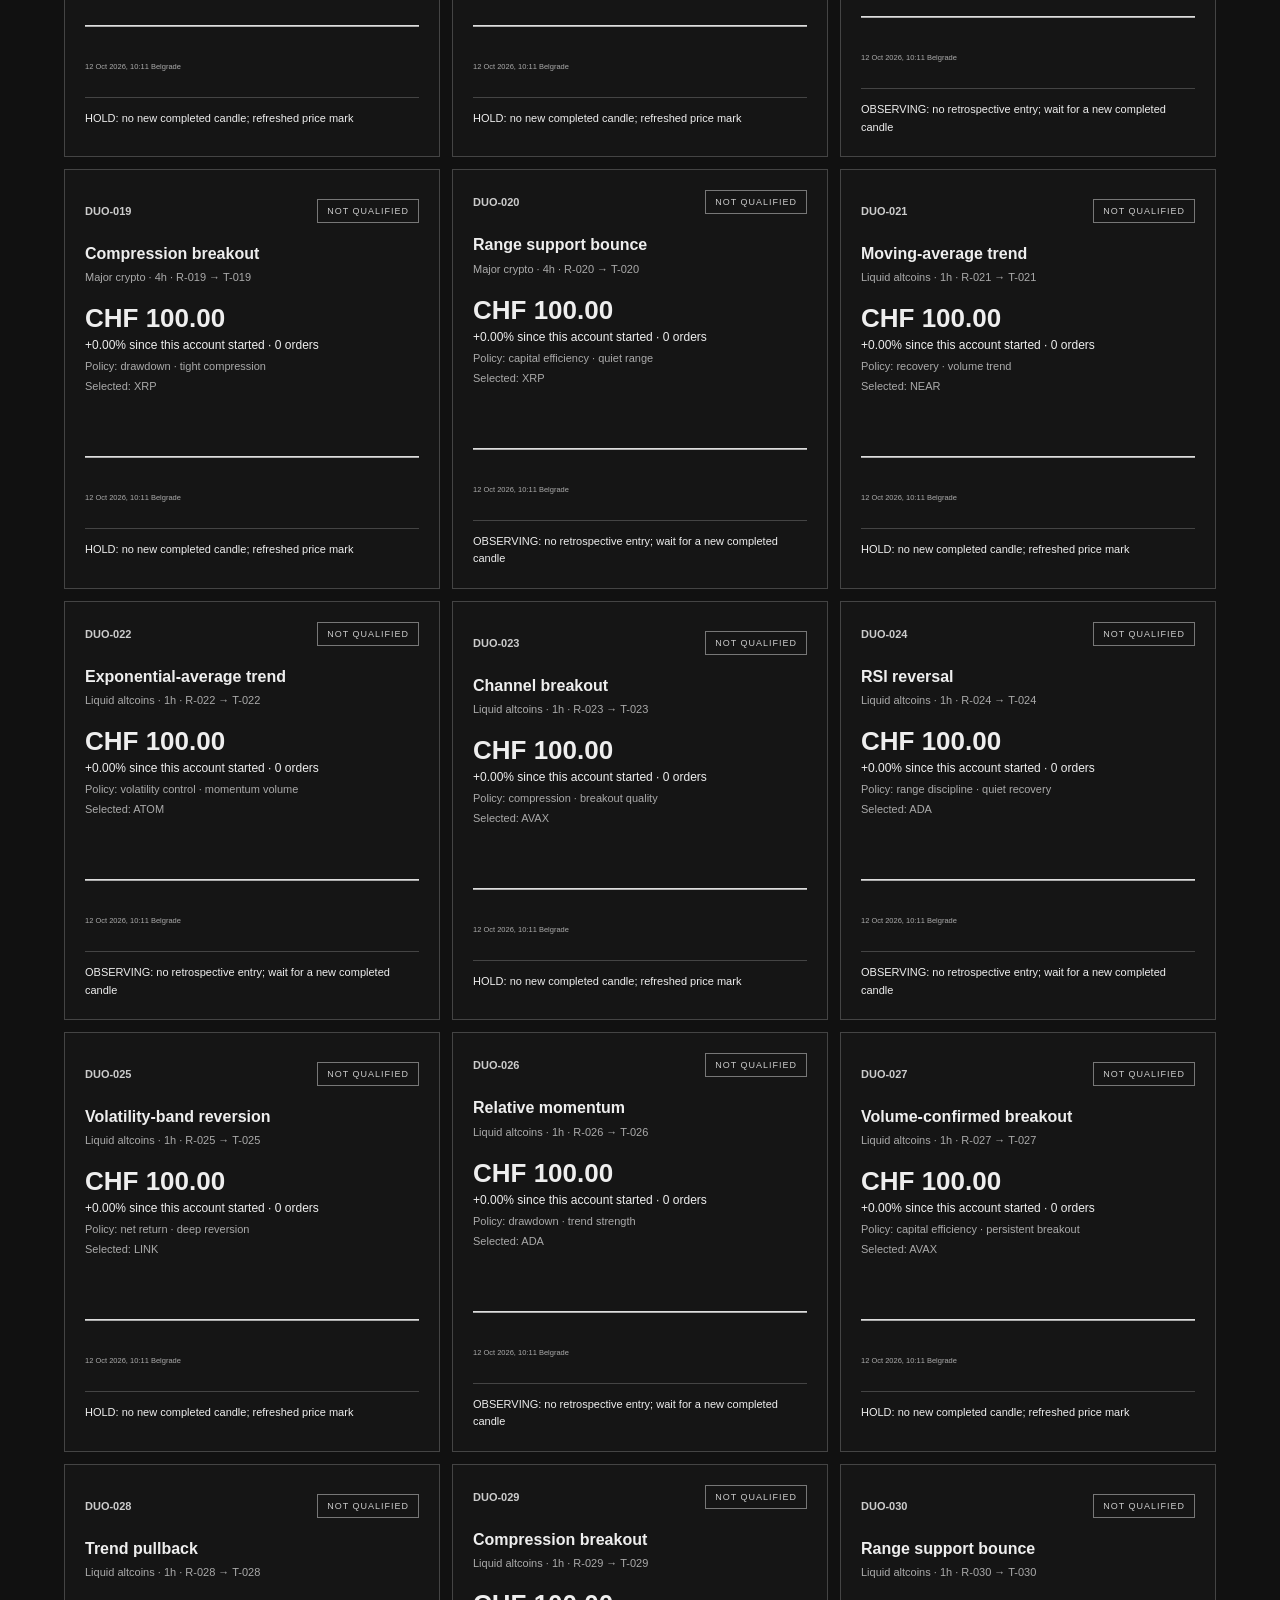
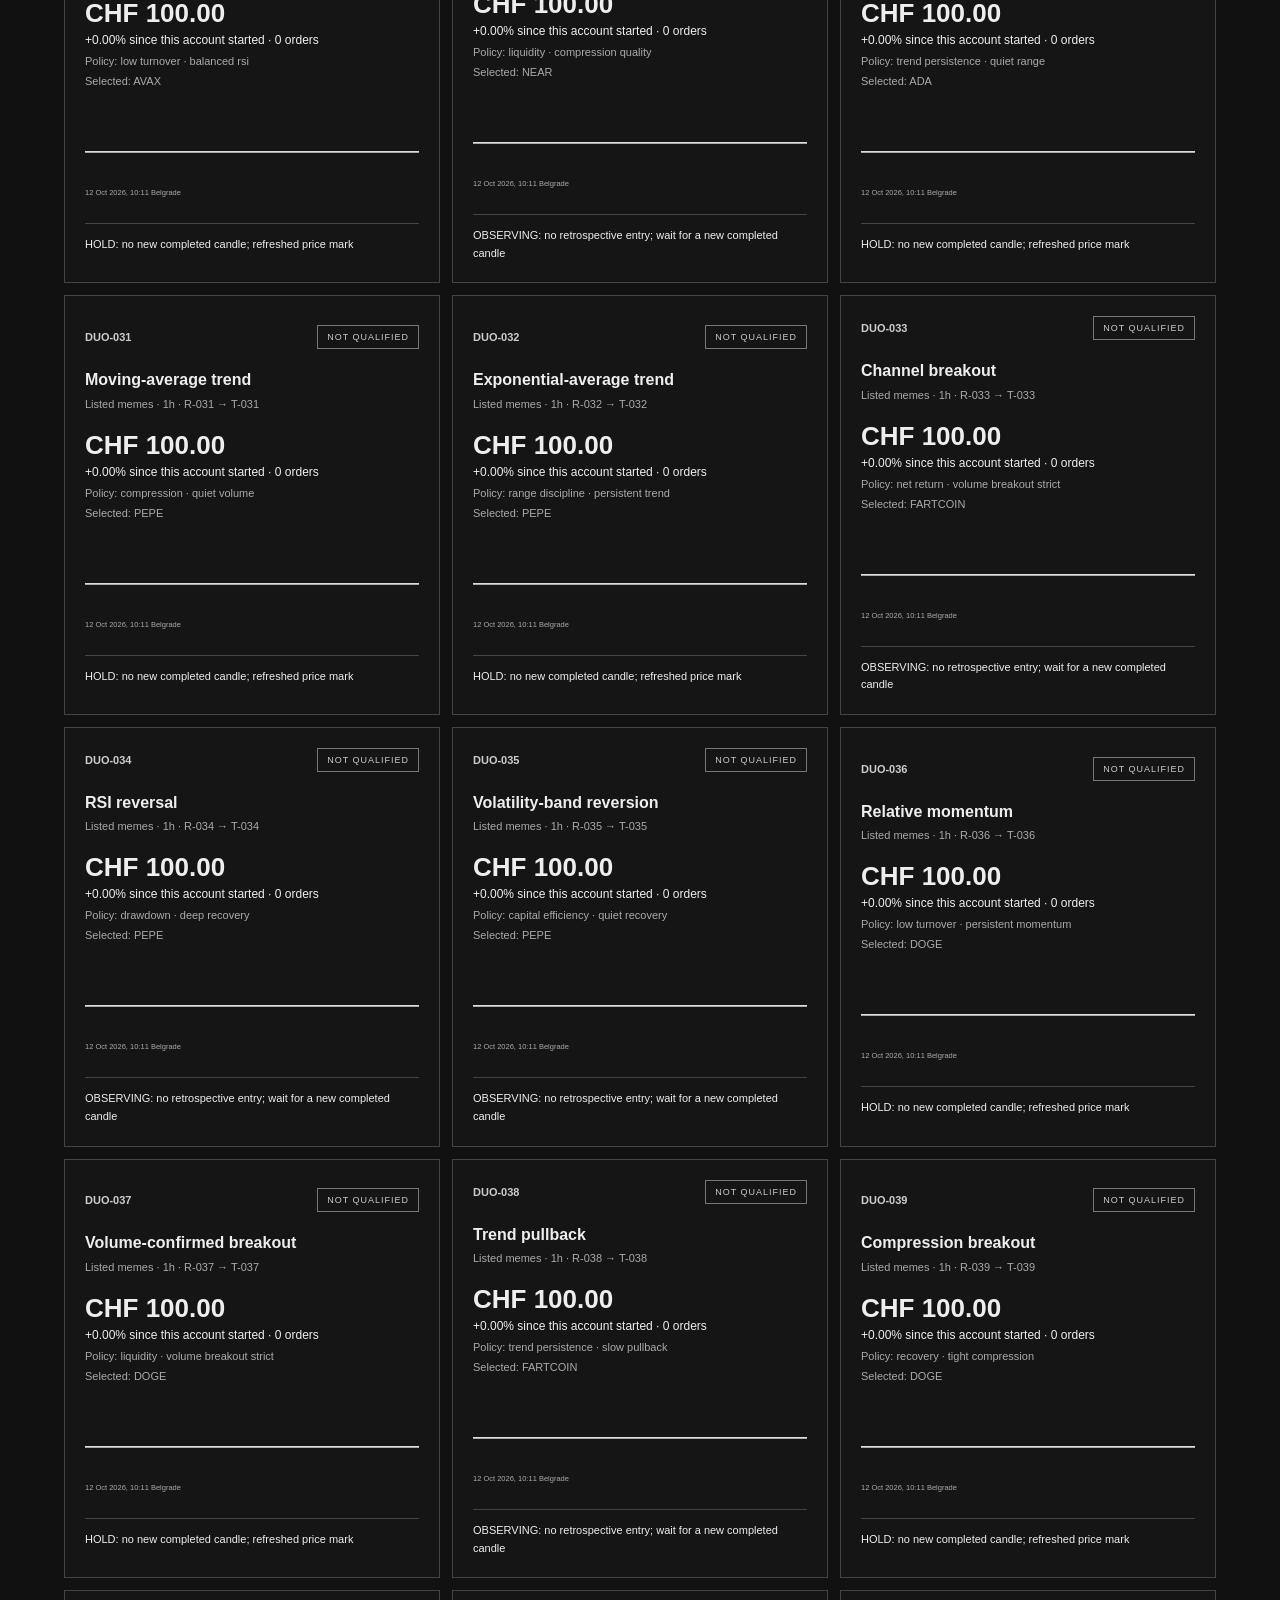
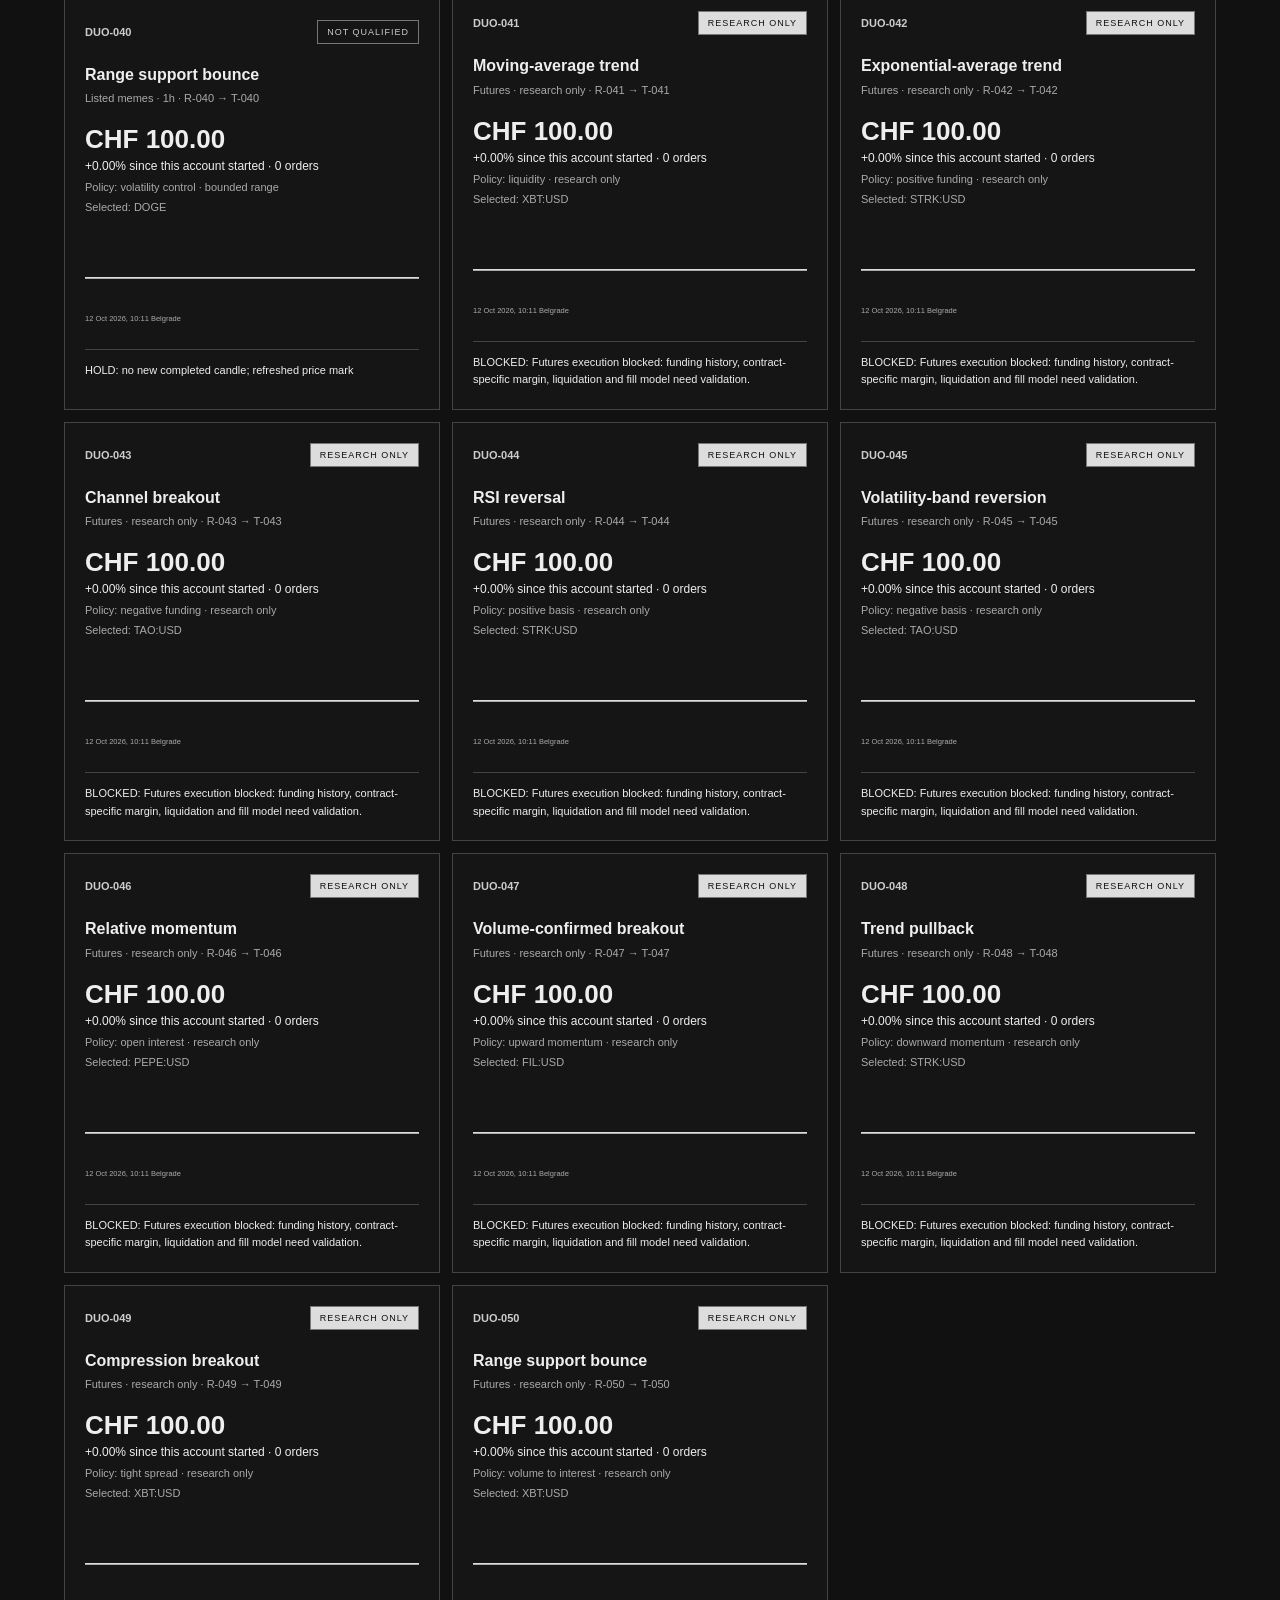
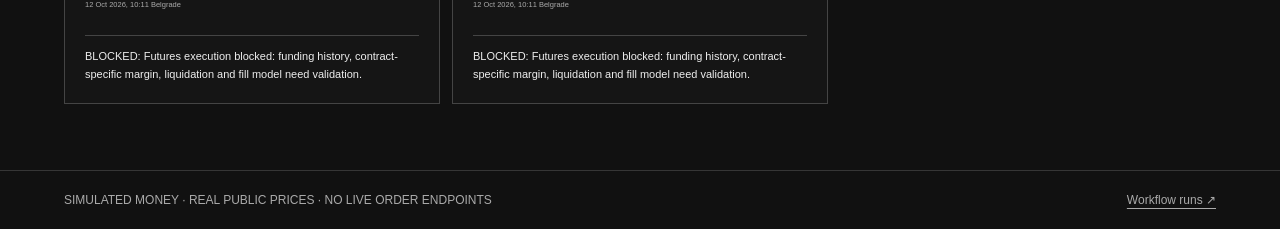
==== commit e55b224e: "Accelerate quote monitoring; strengthen validation and add prospective outcome calibration" ====
--- a/docs/index.html
+++ b/docs/index.html
@@ -2,7 +2,7 @@
 <html lang="en"><head><meta charset="utf-8"><meta name="viewport" content="width=device-width,initial-scale=1"><meta name="theme-color" content="#111111"><title>Project Ten · 50 research/trading pairs</title><link rel="stylesheet" href="./style.css"><script src="./app.js" defer></script></head>
 <body><header><a class="wordmark" href="./">PROJECT TEN</a><span class="badge">PAPER ONLY</span><a href="./legacy/">Original results ↗</a></header>
 <main><div class="title"><div><p class="eyebrow">50 RESEARCHERS + 50 TRADERS</p><h1>Research first.<br>Trade only with evidence.</h1></div><div class="status"><strong id="freshness">Loading verified report</strong><span id="observed"></span><span id="started"></span></div></div>
-<div class="notice">Free prototype: deterministic research and trading workers. <strong>No unattended LLM reasoning.</strong> Jobs are requested hourly; GitHub may delay or skip them. Futures are researched but execution is blocked. Unverified DEX tokens cannot trade.</div>
+<div class="notice">Free prototype: deterministic research and trading workers. <strong>No unattended LLM reasoning. Prospective statistical calibration is tracked separately.</strong> Monitoring is requested every five minutes; GitHub may delay or skip them. Futures are researched but execution is blocked. Unverified DEX tokens cannot trade.</div>
 <div id="error" hidden></div><section class="metrics" id="metrics"></section>
 <nav><button class="active" data-view="duos">50 pairs</button><button data-view="markets">Markets</button><button data-view="health">Health & limits</button></nav>
 <section id="duos" class="view"><div class="section-head"><h2>Independent CHF 100 portfolios</h2><span id="count"></span></div><p class="muted">Current equity includes paid fees and entry friction. Estimated exit costs are shown separately. Each pair chooses among assets within its mandate; these are distinct hypotheses, not proven experts.</p>
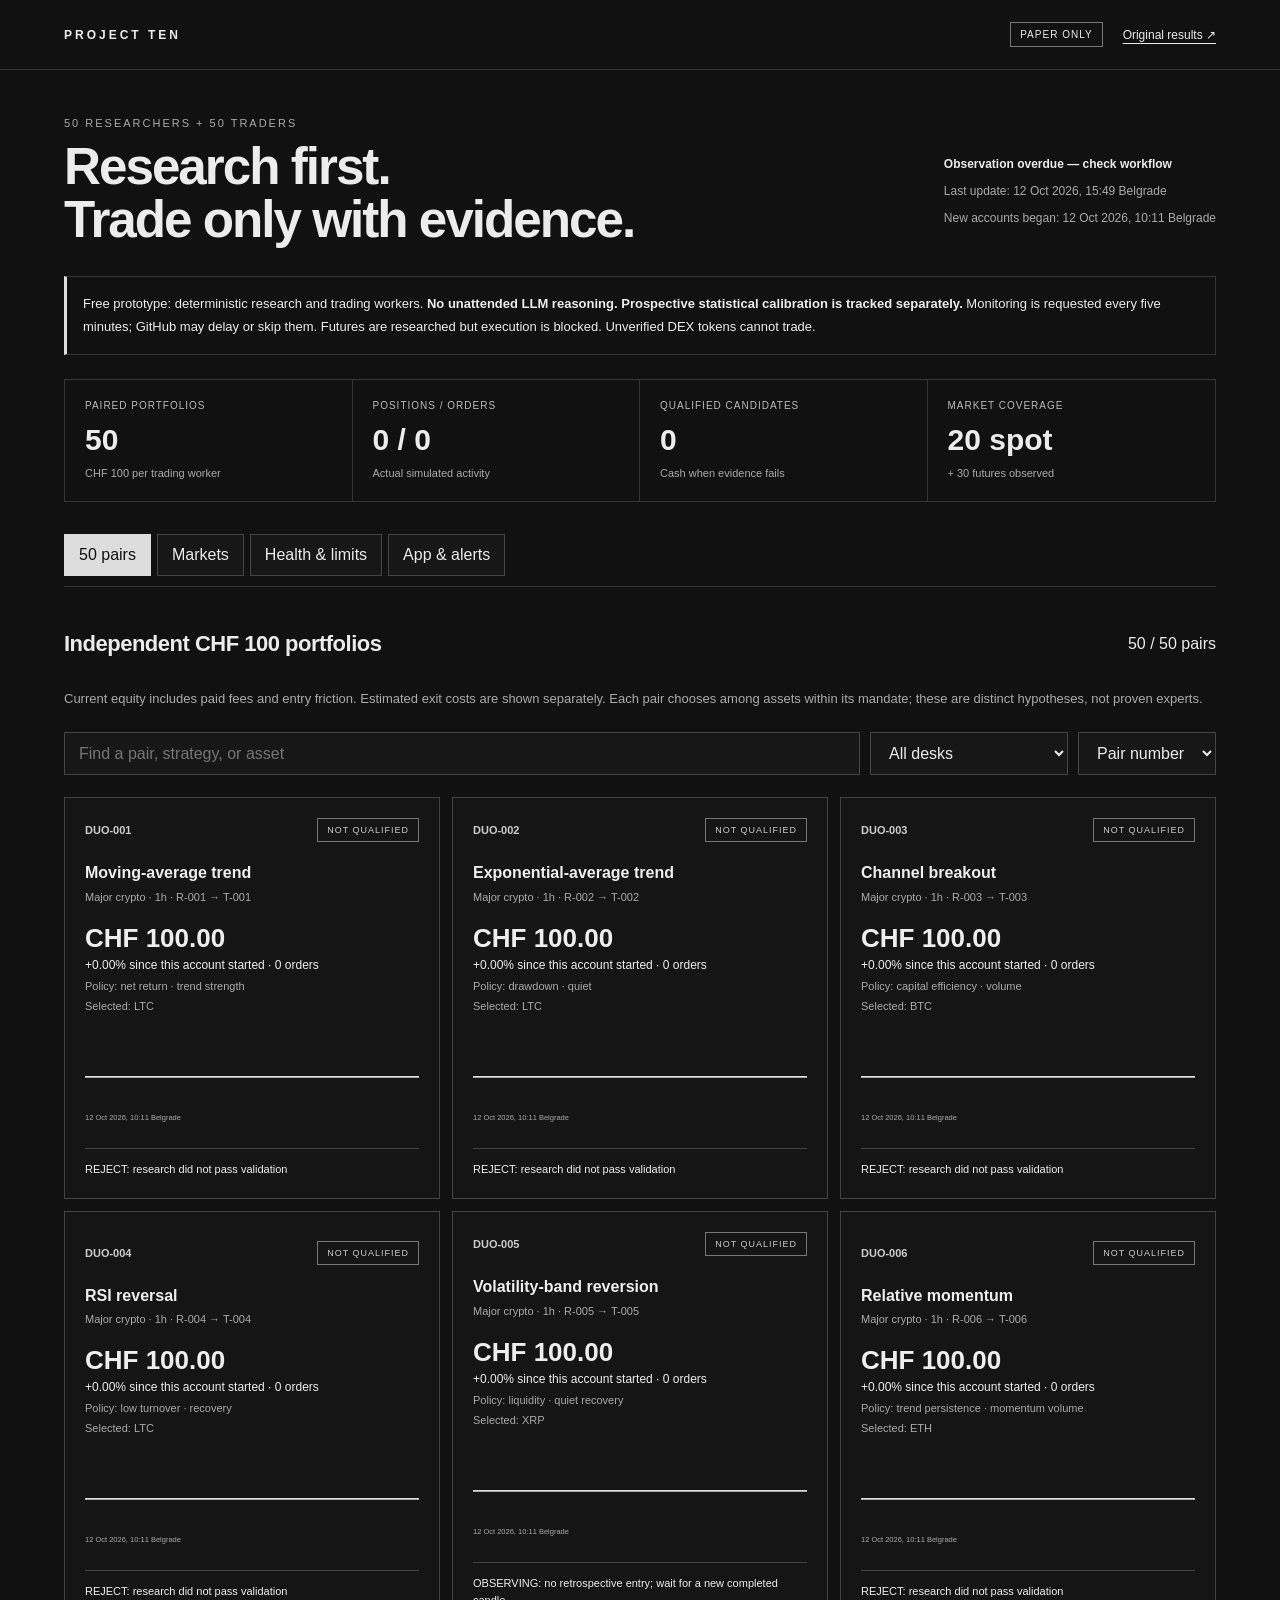
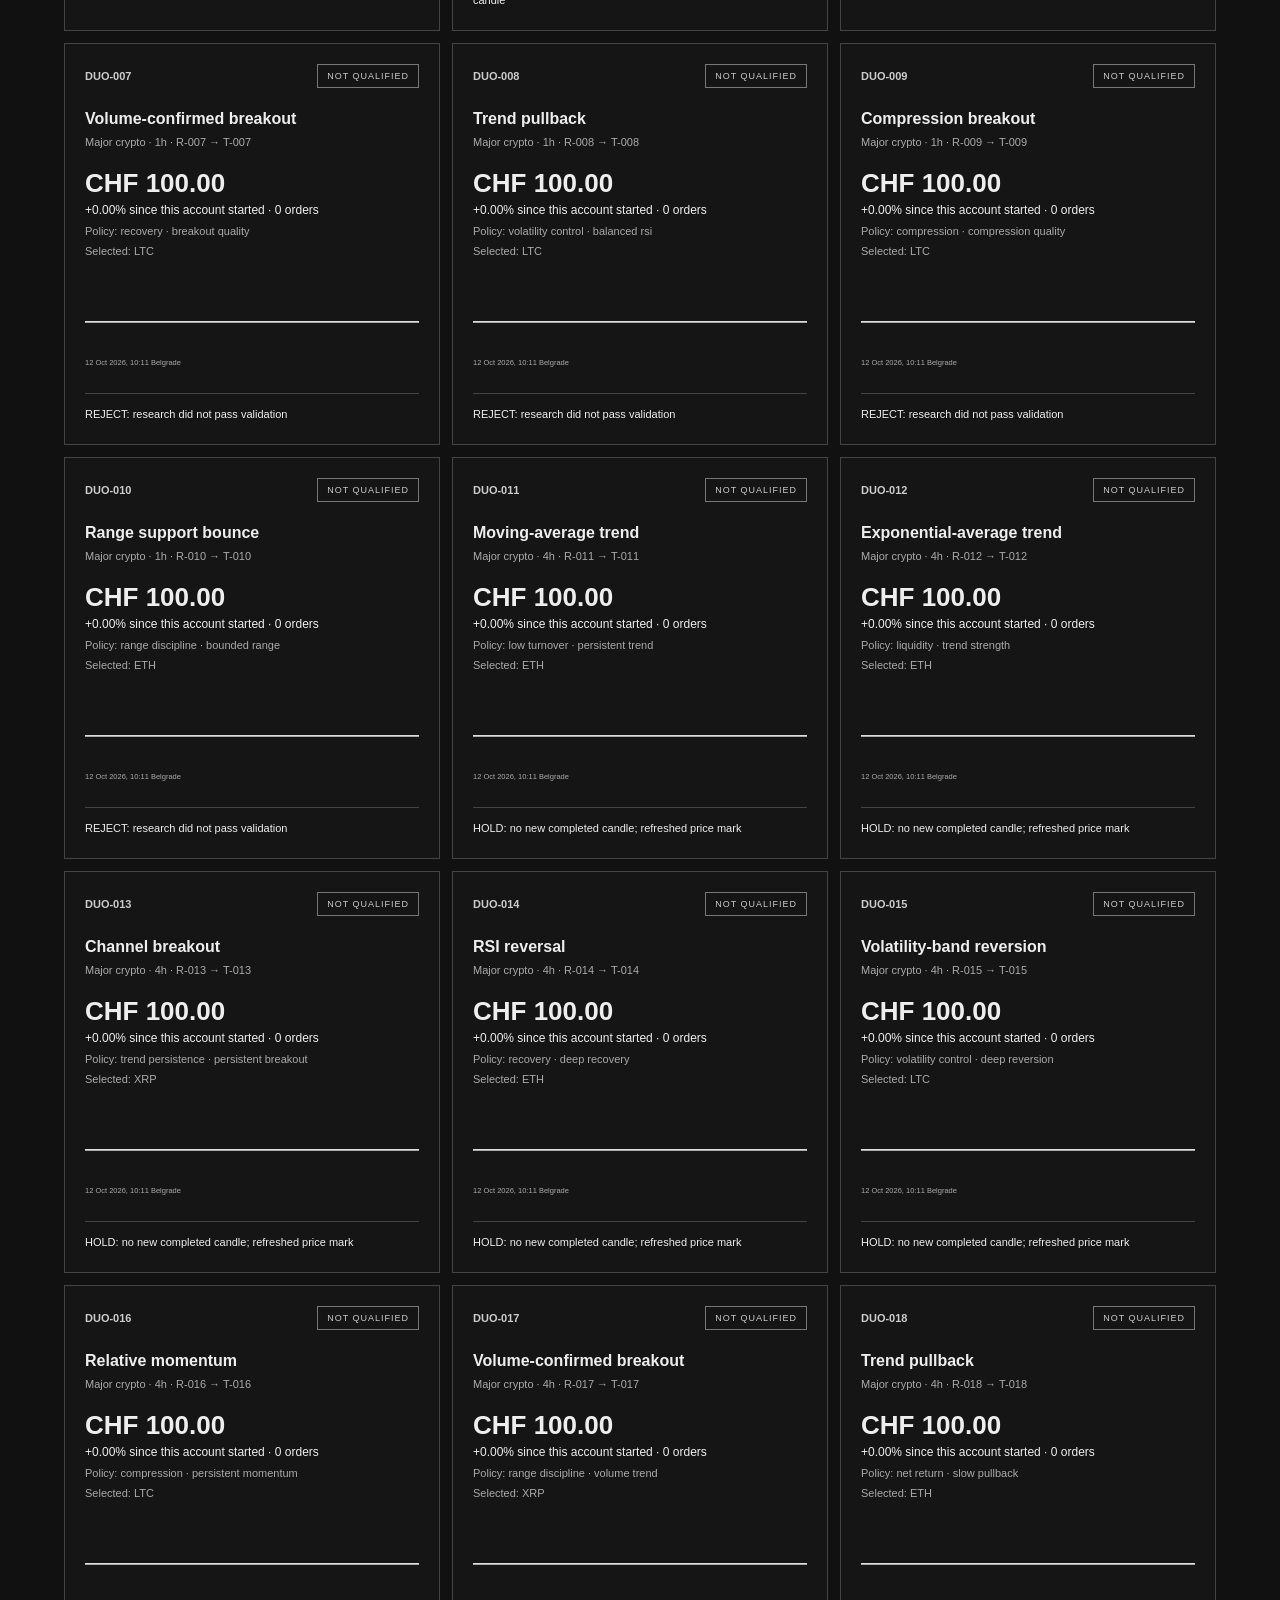
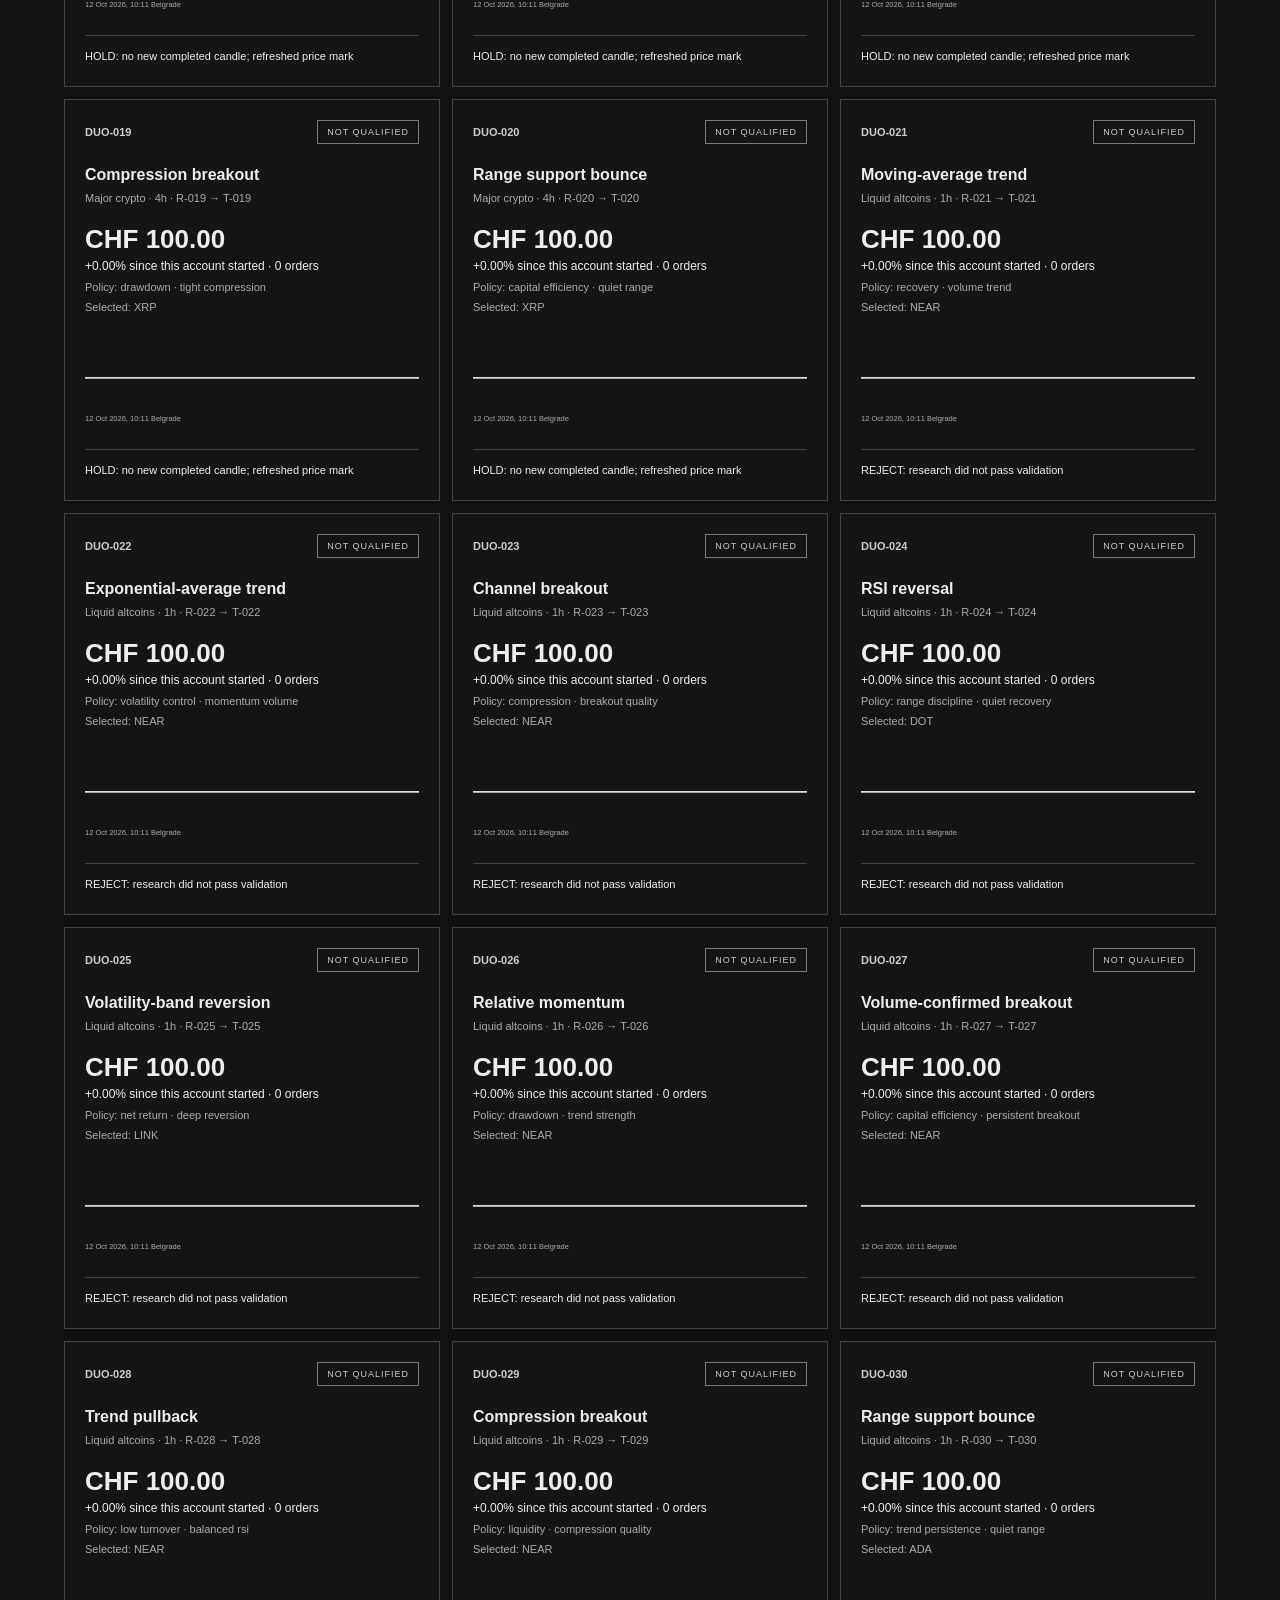
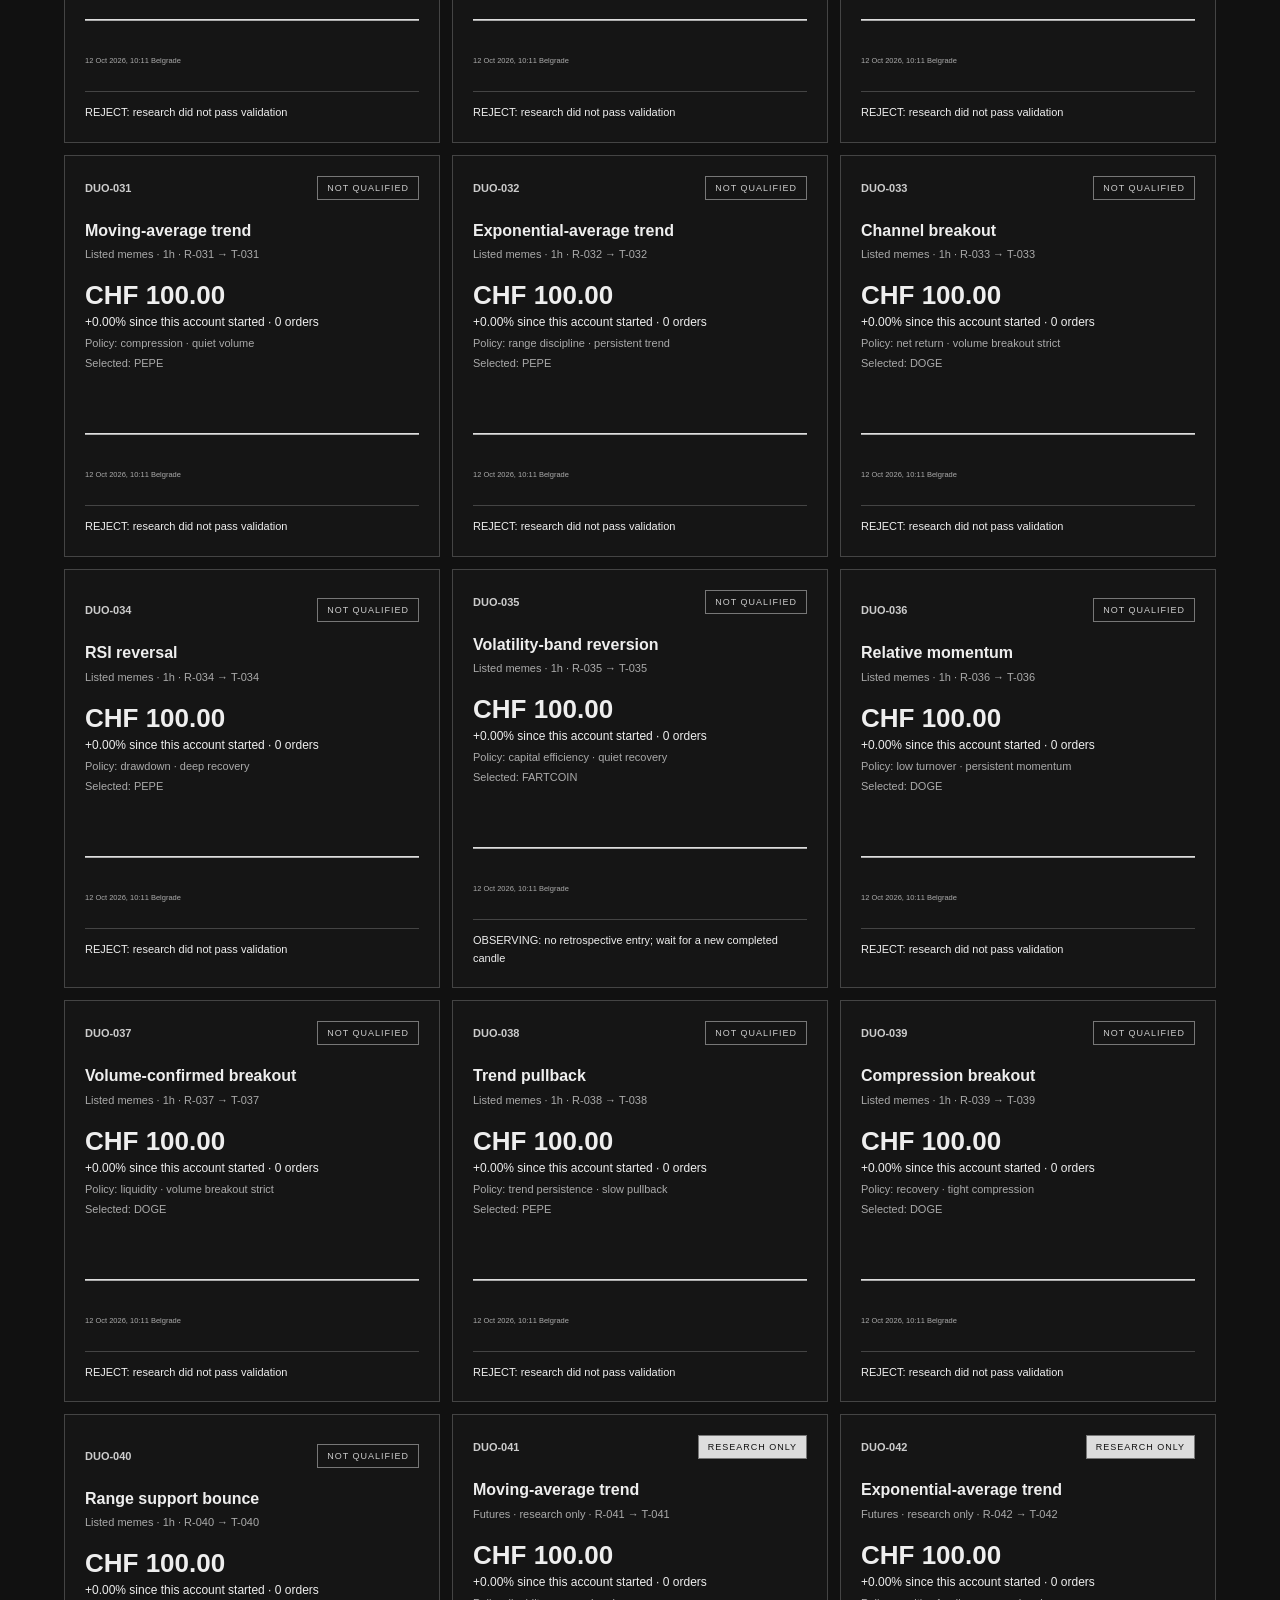
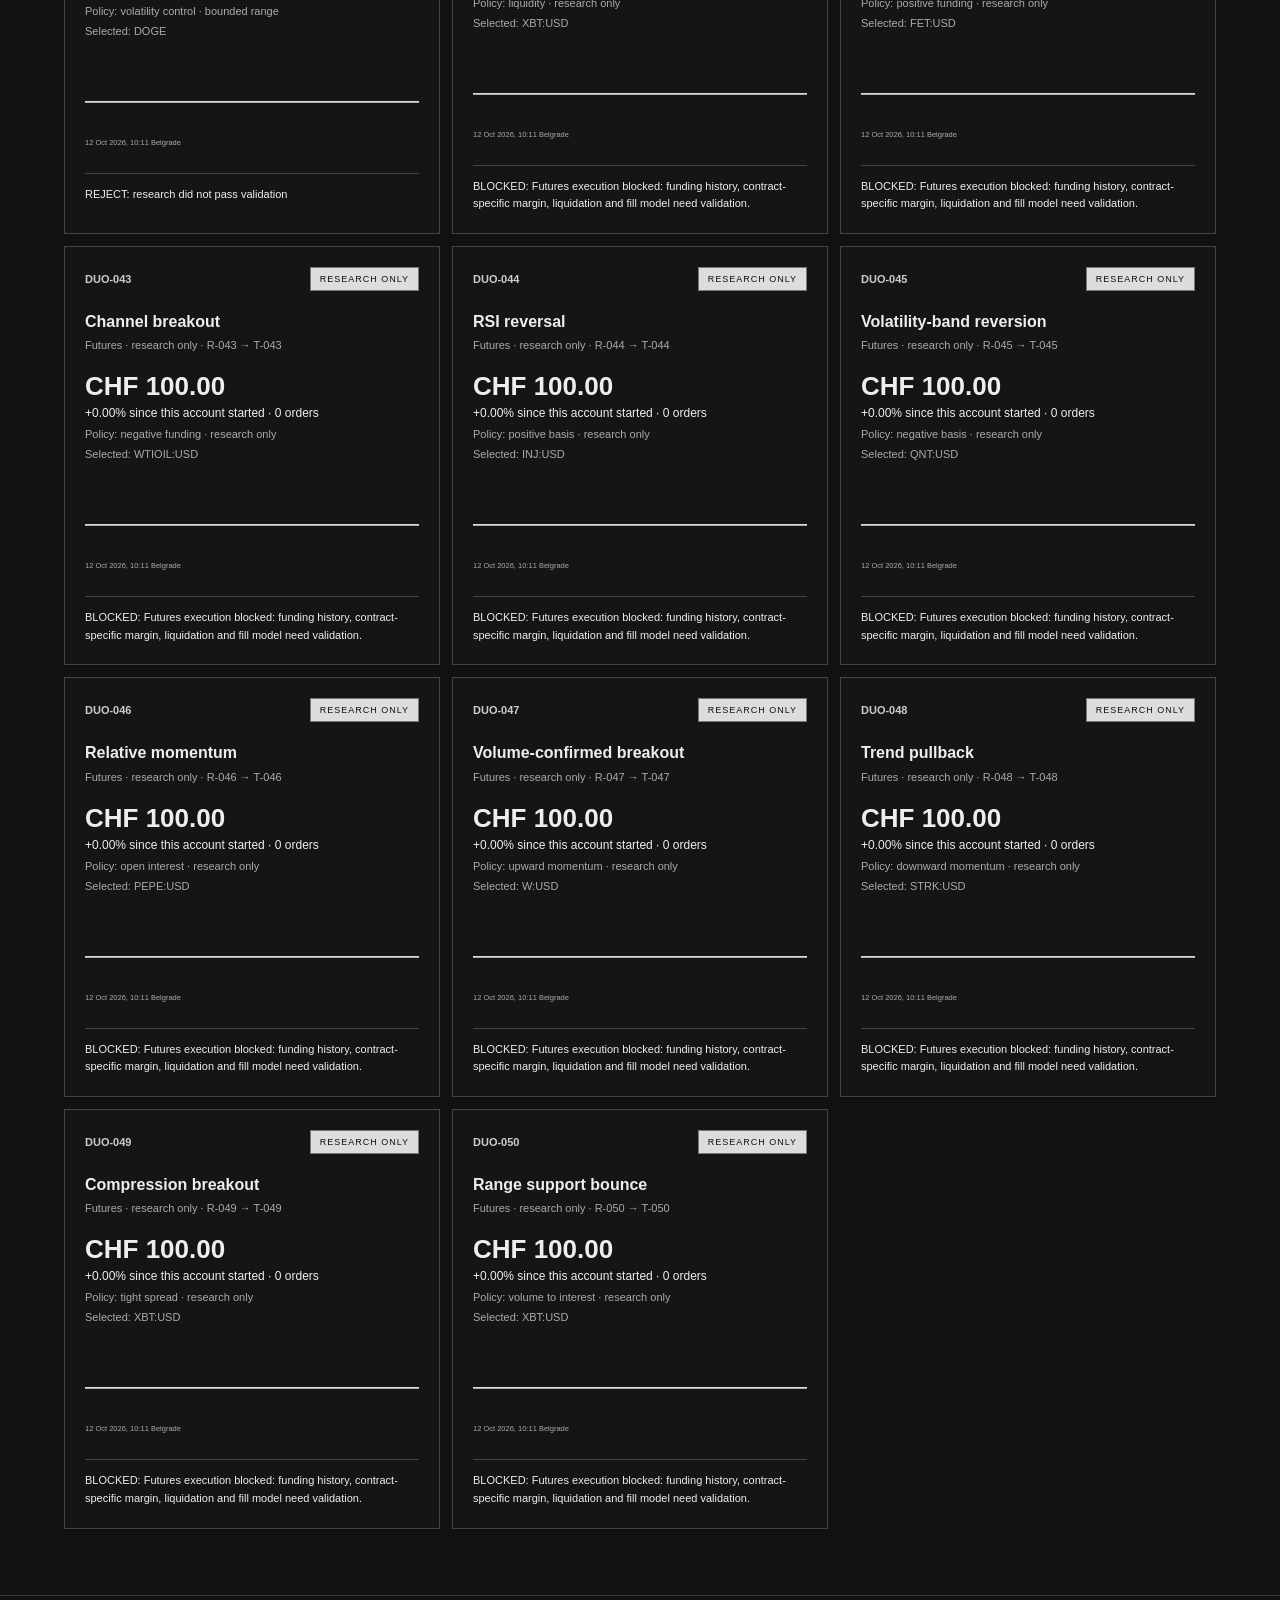
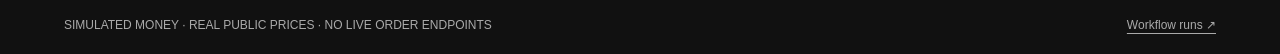
==== commit eada5c0e: "Add installable mobile dashboard, paper trade push alerts and continuous host runner" ====
--- a/docs/index.html
+++ b/docs/index.html
@@ -1,12 +1,12 @@
 <!doctype html>
-<html lang="en"><head><meta charset="utf-8"><meta name="viewport" content="width=device-width,initial-scale=1"><meta name="theme-color" content="#111111"><title>Project Ten · 50 research/trading pairs</title><link rel="stylesheet" href="./style.css"><script src="./app.js" defer></script></head>
+<html lang="en"><head><meta charset="utf-8"><meta name="viewport" content="width=device-width,initial-scale=1"><meta name="theme-color" content="#111111"><link rel="manifest" href="./manifest.webmanifest"><link rel="apple-touch-icon" href="./icon-192.png"><script src="./mobile.js" defer></script><title>Project Ten · 50 research/trading pairs</title><link rel="stylesheet" href="./style.css"><script src="./app.js" defer></script></head>
 <body><header><a class="wordmark" href="./">PROJECT TEN</a><span class="badge">PAPER ONLY</span><a href="./legacy/">Original results ↗</a></header>
 <main><div class="title"><div><p class="eyebrow">50 RESEARCHERS + 50 TRADERS</p><h1>Research first.<br>Trade only with evidence.</h1></div><div class="status"><strong id="freshness">Loading verified report</strong><span id="observed"></span><span id="started"></span></div></div>
 <div class="notice">Free prototype: deterministic research and trading workers. <strong>No unattended LLM reasoning. Prospective statistical calibration is tracked separately.</strong> Monitoring is requested every five minutes; GitHub may delay or skip them. Futures are researched but execution is blocked. Unverified DEX tokens cannot trade.</div>
 <div id="error" hidden></div><section class="metrics" id="metrics"></section>
-<nav><button class="active" data-view="duos">50 pairs</button><button data-view="markets">Markets</button><button data-view="health">Health & limits</button></nav>
+<nav><button class="active" data-view="duos">50 pairs</button><button data-view="markets">Markets</button><button data-view="health">Health & limits</button><button data-view="mobile">App & alerts</button></nav>
 <section id="duos" class="view"><div class="section-head"><h2>Independent CHF 100 portfolios</h2><span id="count"></span></div><p class="muted">Current equity includes paid fees and entry friction. Estimated exit costs are shown separately. Each pair chooses among assets within its mandate; these are distinct hypotheses, not proven experts.</p>
 <div class="filters"><input id="search" type="search" aria-label="Search pairs" placeholder="Find a pair, strategy, or asset"><select id="desk" aria-label="Filter desk"><option value="all">All desks</option><option value="majors">Major crypto · hourly</option><option value="swing">Major crypto · 4-hour</option><option value="alts">Liquid altcoins</option><option value="memes">Listed meme coins</option><option value="futures">Futures research</option></select><select id="sort" aria-label="Sort pairs"><option value="number">Pair number</option><option value="net">Net return</option><option value="orders">Orders</option></select></div><div id="cards" class="cards"></div></section>
 <section id="markets" class="view" hidden><h2>Verified market observations</h2><p class="muted">Coverage is a curated universe, not all cryptocurrencies or all strategies. Availability and incomplete histories are checked at every run.</p><h3>Spot and exchange-listed meme coins</h3><div id="spot" class="market-grid"></div><h3>Perpetual futures · research only</h3><p class="muted">Funding values retain provider units. They are not booked as profits or costs; the funding and liquidation simulator has not been validated.</p><div id="futures" class="market-grid"></div></section>
 <section id="health" class="view" hidden><h2>What is actually running</h2><div id="health-content"></div><h3>Feed failures</h3><div id="failures"></div><h3>Original experiment</h3><p>The previous 100-strategy experiment is paused. Its original ledger and losses remain available in the <a href="./legacy/">archived dashboard</a>. New accounts have a separate start timestamp.</p></section>
-</main><dialog id="details"><button id="close" aria-label="Close pair details">Close ×</button><div id="detail"></div></dialog><footer>SIMULATED MONEY · REAL PUBLIC PRICES · NO LIVE ORDER ENDPOINTS <a href="https://github.com/mayootomic-maker/project-ten/actions">Workflow runs ↗</a></footer></body></html>
+<section id="mobile" class="view" hidden><h2>Your phone app</h2><p class="muted">Install Project Ten for a standalone dashboard. Background paper-trade alerts use the free ntfy app or ntfy web push.</p><button id="install-app">Install Project Ten</button><p id="install-status" class="muted" aria-live="polite"></p><h3>Trade notifications</h3><p class="muted">Install ntfy on Android, then subscribe to your channel from this conversation. Keep the channel private: anyone knowing its name can read or publish messages. It is an unlisted channel, not an authenticated private account.</p><a href="https://play.google.com/store/apps/details?id=io.heckel.ntfy" target="_blank" rel="noopener noreferrer">Get ntfy for Android</a><div class="filters"><input id="alert-topic" aria-label="Notification channel" type="password" autocomplete="off" placeholder="Paste your notification channel"><button id="open-alerts">Open notification channel</button></div><p id="alert-status" class="muted" aria-live="polite">Only recorded paper BUY/SELL events trigger trade alerts. Rejections and research predictions do not. Device delivery requires your subscription and notification permission.</p><h3>Speed and availability</h3><p id="runtime-status" class="muted"></p><p class="muted">The installed app does not run traders on your phone. Cloud execution continues only while its host is running. Current GitHub scheduling is best effort; a continuous server has not been deployed.</p></section></main><dialog id="details"><button id="close" aria-label="Close pair details">Close ×</button><div id="detail"></div></dialog><footer>SIMULATED MONEY · REAL PUBLIC PRICES · NO LIVE ORDER ENDPOINTS <a href="https://github.com/mayootomic-maker/project-ten/actions">Workflow runs ↗</a></footer></body></html>
--- a/docs/style.css
+++ b/docs/style.css
@@ -1 +1,3 @@
 :root{font-family:Arial,Helvetica,sans-serif;color:#ececec;background:#111;--line:#363636;--muted:#aaa}*{box-sizing:border-box}body{margin:0}a{color:inherit;text-underline-offset:4px}header,footer{padding:22px 5vw;display:flex;gap:20px;align-items:center;border-bottom:1px solid var(--line);font-size:12px}.wordmark{font-weight:800;letter-spacing:3px;text-decoration:none}.badge,.tag{padding:6px 9px;border:1px solid #777;font-size:10px;letter-spacing:1px}.badge{margin-left:auto}main{max-width:1420px;padding:36px 5vw;margin:auto}.title{display:flex;justify-content:space-between;gap:24px;align-items:center}h1{font-size:clamp(32px,4vw,56px);letter-spacing:-2px;line-height:1.03;margin:12px 0 30px}h2{font-size:22px;letter-spacing:-.5px}h3{font-size:16px;margin-top:28px}.eyebrow{font-size:11px;letter-spacing:2px;color:var(--muted)}.status{font-size:12px;display:flex;flex-direction:column;gap:9px;line-height:1.5}.status span{color:var(--muted)}.notice{border:1px solid var(--line);border-left:3px solid #ddd;padding:16px;font-size:13px;line-height:1.7;margin-bottom:24px}.metrics{display:grid;grid-template-columns:repeat(4,1fr);border:1px solid var(--line)}.metric{padding:20px;border-right:1px solid var(--line)}.metric:last-child{border:0}.metric label{display:block;font-size:10px;letter-spacing:1px;color:#bbb}.metric strong{display:block;font-size:30px;margin:12px 0 6px}.metric small{font-size:11px;color:var(--muted)}nav{display:flex;gap:6px;border-bottom:1px solid var(--line);margin:32px 0 26px;padding-bottom:10px}button,input,select{font:inherit;color:inherit;background:#171717;border:1px solid #444;border-radius:0;padding:11px 14px}button{cursor:pointer}button:hover,button.active{background:#ddd;color:#111;border-color:#ddd}button:focus-visible,input:focus-visible,select:focus-visible{outline:2px solid white;outline-offset:3px}.section-head{display:flex;justify-content:space-between;align-items:center}.muted{color:var(--muted);font-size:13px;line-height:1.7}.filters{display:flex;gap:10px;margin:22px 0}input{flex:1;min-width:140px}.cards{display:grid;grid-template-columns:repeat(3,minmax(0,1fr));gap:12px}.card{padding:20px;text-align:left;width:100%;display:block;background:#151515;color:#eee;min-height:300px}.card:hover{background:#222;color:#eee}.card-top{display:flex;justify-content:space-between;align-items:center;font-size:11px;color:#ccc}.card h3{line-height:1.4;margin:20px 0 6px}.desk{font-size:11px;color:var(--muted)}.balance{font-size:26px;margin:20px 0 4px;font-weight:bold}.return{font-size:12px}.decision{font-size:11px;border-top:1px solid #444;padding-top:12px;margin-top:14px;line-height:1.6;overflow-wrap:anywhere}.mini{font-size:11px;color:#aaa;margin-top:8px}.market-grid{display:grid;grid-template-columns:repeat(3,minmax(0,1fr));gap:10px}.market{border:1px solid var(--line);padding:16px;line-height:1.7;font-size:12px}.market strong{font-size:17px}.market span{display:block;color:#bbb}.health-row,.account-row{display:flex;justify-content:space-between;gap:24px;border-bottom:1px solid #333;padding:12px 0;font-size:13px}.health-row span,.account-row span{color:#bbb}.health-row strong{max-width:70%;line-height:1.6;font-weight:normal}.fail{border:1px solid #555;padding:12px;font-size:12px;line-height:1.6}dialog{background:#151515;color:#eee;border:1px solid #777;max-width:800px;width:calc(100% - 28px);max-height:90vh;padding:25px}dialog::backdrop{background:rgba(0,0,0,.8)}dialog>#close{float:right}dialog h2{padding-right:100px}details{margin:15px 0;border-top:1px solid #333;padding-top:12px;font-size:12px}summary{cursor:pointer}table{width:100%;border-collapse:collapse;font-size:11px;margin-top:15px}th,td{text-align:left;border-bottom:1px solid #444;padding:9px 5px}ul{padding-left:20px;line-height:1.7}.history{font-family:monospace;font-size:11px;line-height:1.8}.chart{height:110px;margin-top:12px}.chart svg{width:100%;height:100%}footer{border-top:1px solid var(--line);border-bottom:0;justify-content:space-between;color:#aaa;margin-top:30px}#error{border:2px solid #ccc;padding:18px;margin:20px 0}.tag{white-space:nowrap;font-size:9px}.blocked{background:#ddd;color:#111}.empty{padding:30px;color:#bbb;border:1px solid #444}@media(max-width:1050px){.cards,.market-grid{grid-template-columns:repeat(2,minmax(0,1fr))}}@media(max-width:650px){header,footer{padding:18px 16px;gap:10px;font-size:10px}.wordmark{letter-spacing:1.5px}.badge{font-size:8px;padding:5px}main{padding:22px 16px}.title{display:block}h1{letter-spacing:-1px;margin-bottom:20px}.status{margin-bottom:20px;font-size:11px}.metrics{grid-template-columns:repeat(2,minmax(0,1fr))}.metric{padding:14px;border-bottom:1px solid var(--line)}.metric strong{font-size:25px}.cards,.market-grid{grid-template-columns:1fr}.filters{flex-wrap:wrap}input{flex-basis:100%}select{flex:1;min-width:110px;font-size:12px}.card{min-height:0;padding:18px}.section-head h2{font-size:19px}.health-row{display:block}.health-row strong{display:block;max-width:none;margin-top:8px}nav button{padding:10px;font-size:12px}footer{align-items:start;line-height:1.5}.notice{font-size:12px}.chart{height:100px}}@media(prefers-reduced-motion:reduce){*{scroll-behavior:auto!important}}
+
+nav{flex-wrap:wrap}#install-app:disabled{opacity:.5;cursor:default}#alert-topic{min-width:0}#mobile{max-width:760px}#mobile h3{margin-top:30px}
